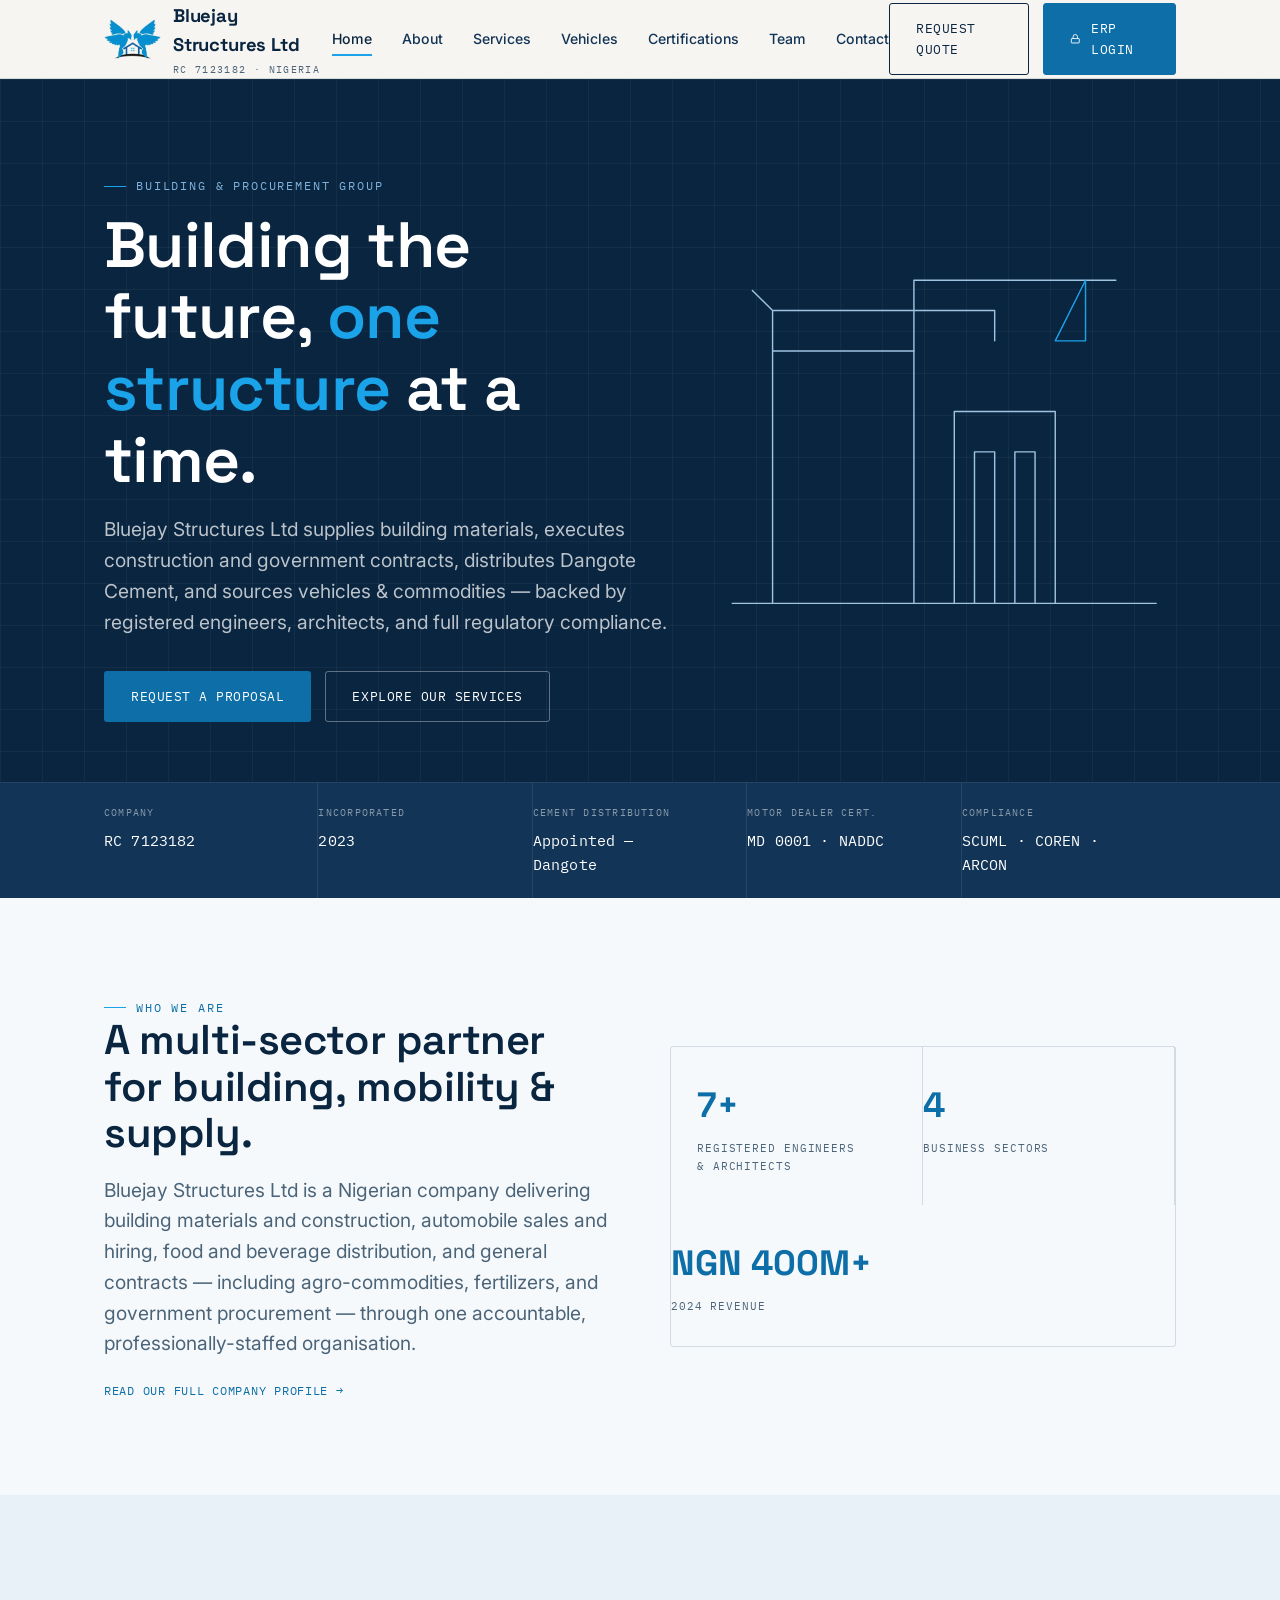
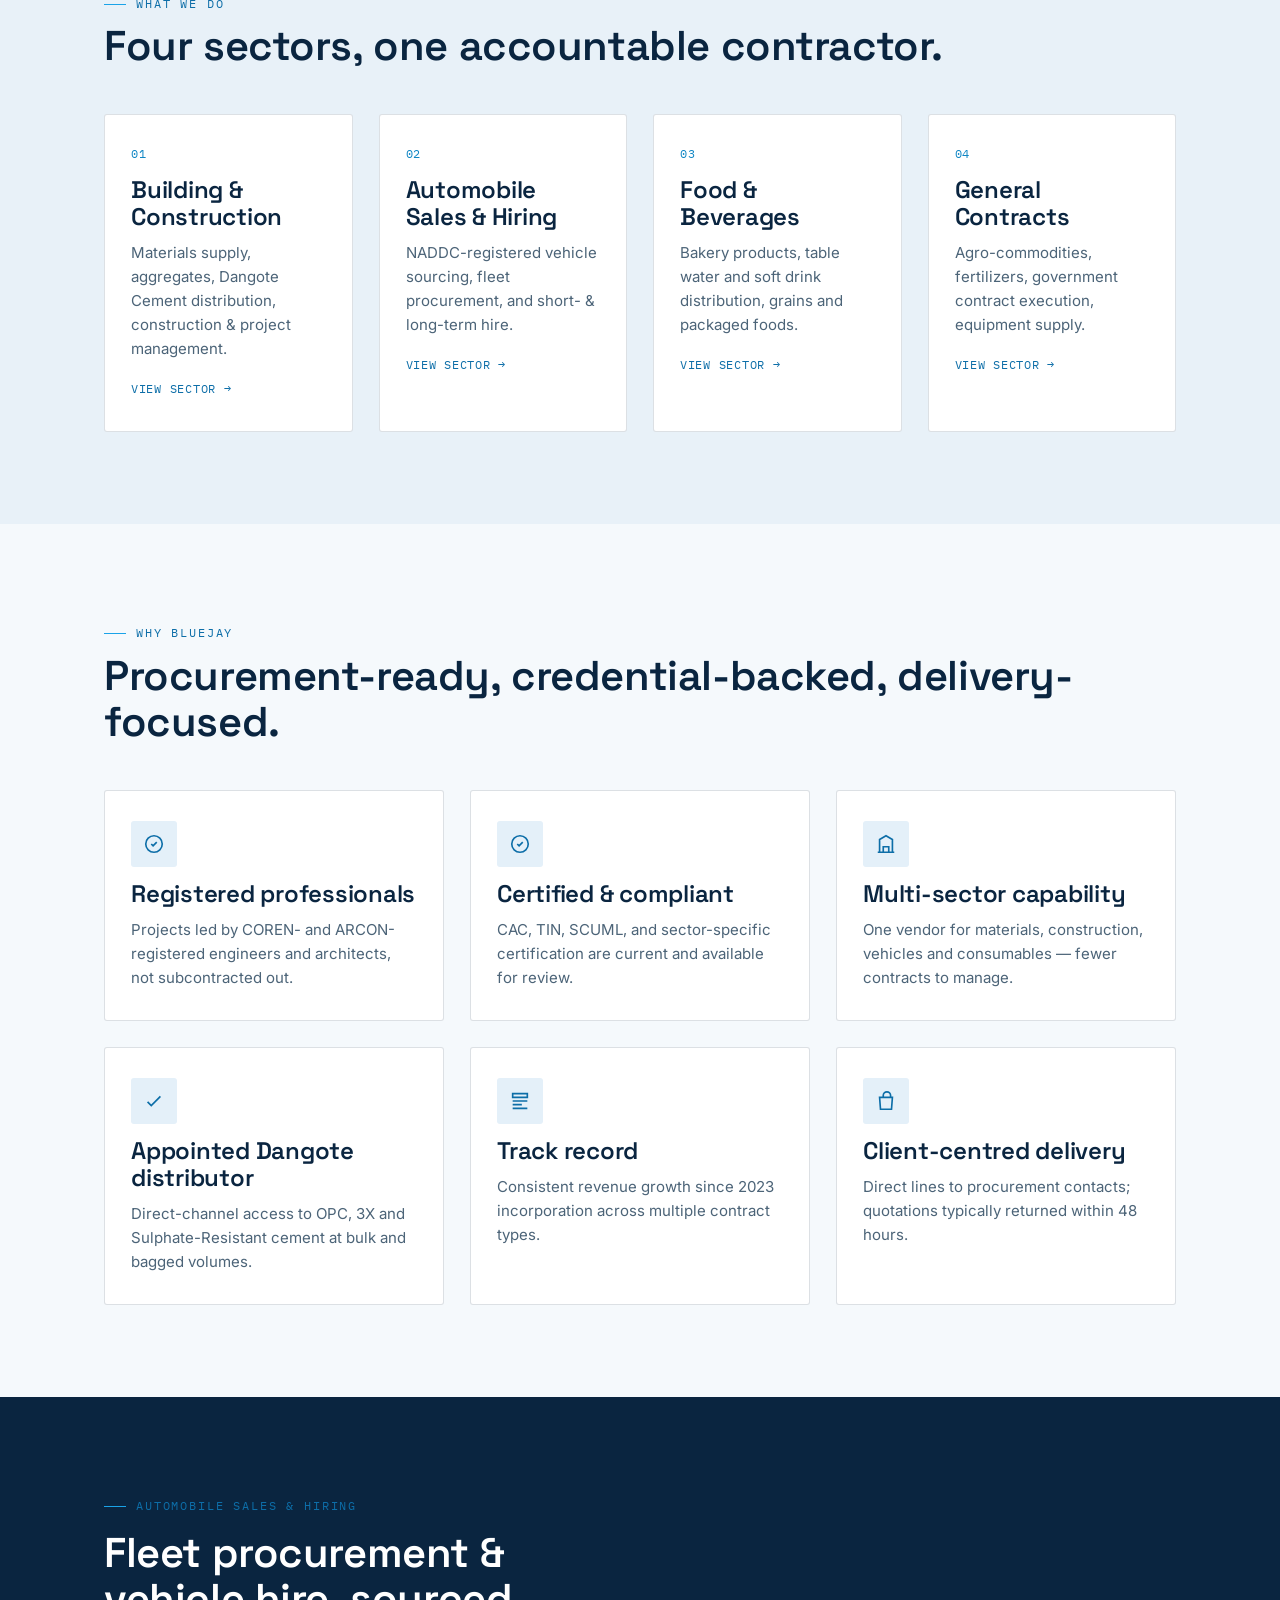
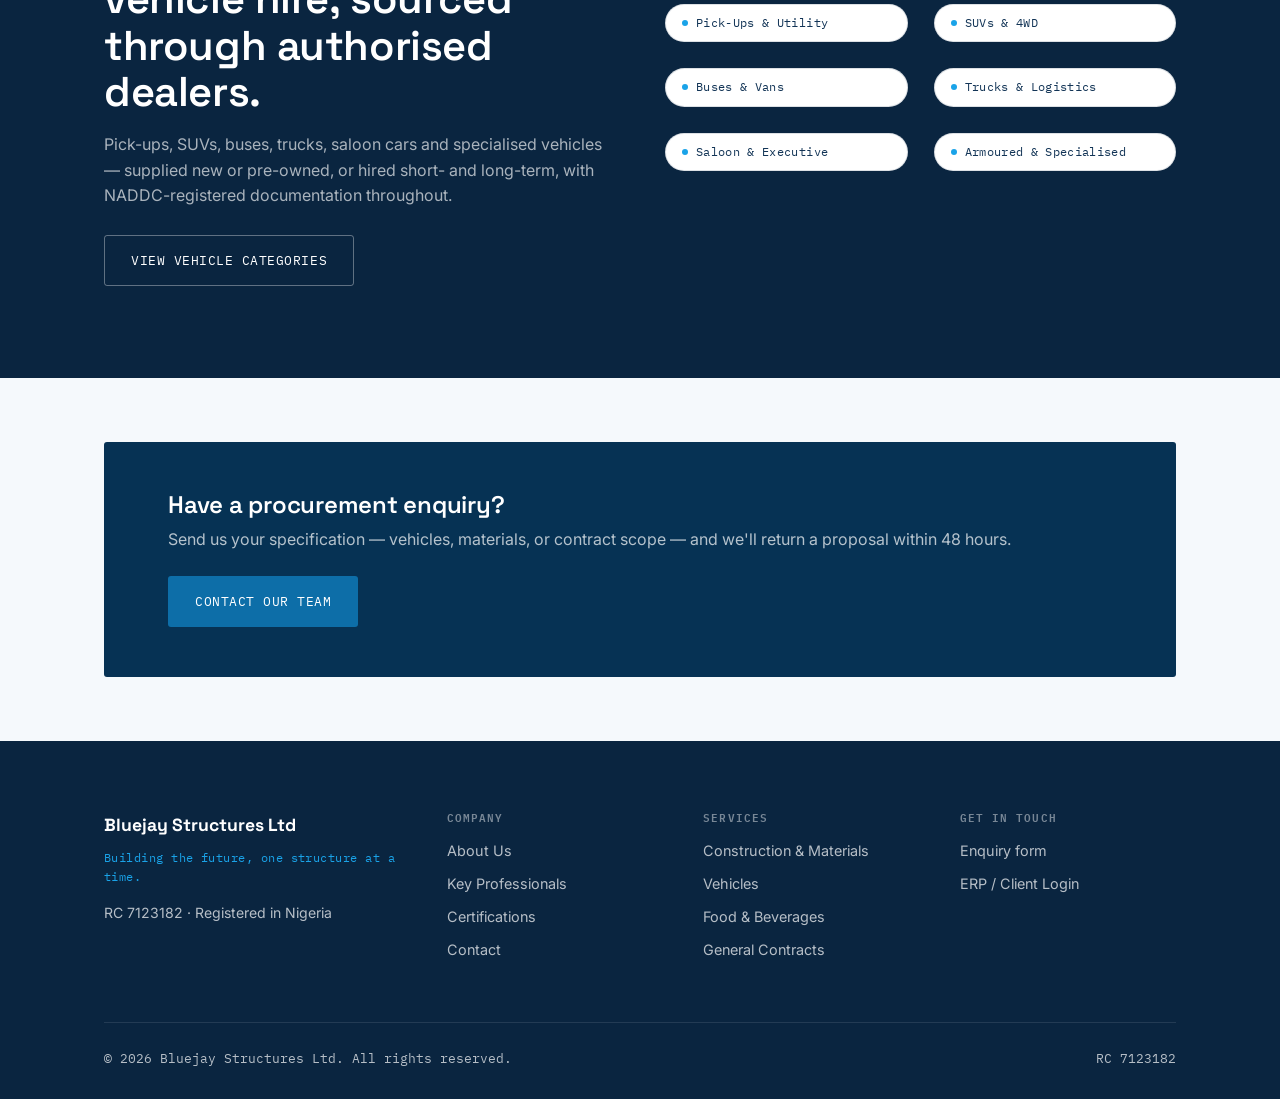
==== index.html @ 9d96cb8f "Initial Bluejay Structures Ltd website" ====
<!DOCTYPE html>
<html lang="en">
<head>
<meta charset="UTF-8">
<meta name="viewport" content="width=device-width, initial-scale=1.0">
<title>Bluejay Structures Ltd — Construction, Vehicle Supply &amp; Procurement, Nigeria</title>
<meta name="description" content="Bluejay Structures Ltd (RC 7123182) — building materials &amp; construction, Dangote Cement distribution, vehicle sales &amp; hiring, food &amp; beverages, and government procurement contracts across Nigeria.">
<link rel="preconnect" href="https://fonts.googleapis.com">
<link rel="preconnect" href="https://fonts.gstatic.com" crossorigin>
<link href="https://fonts.googleapis.com/css2?family=Space+Grotesk:wght@500;600;700&family=Inter:wght@400;500;600&family=IBM+Plex+Mono:wght@400;500&display=swap" rel="stylesheet">
<link rel="icon" type="image/png" sizes="32x32" href="images/favicon-32.png">
<link rel="icon" type="image/png" sizes="16x16" href="images/favicon-16.png">
<link rel="apple-touch-icon" href="images/apple-touch-icon.png">
<link rel="stylesheet" href="css/style.css">
</head>
<body>
<a class="skip-link" href="#main">Skip to content</a>

<!-- ============ HEADER ============ -->
<header class="site-header">
  <div class="container header-inner">
    <a href="index.html" class="brand">
      <img src="images/logo.png" class="brand-mark" alt="Bluejay Structures Ltd logo">
      <span>Bluejay Structures Ltd<span class="brand-sub">RC 7123182 · Nigeria</span></span>
    </a>
    <nav class="main-nav" id="main-nav">
      <a href="index.html" aria-current="page">Home</a>
      <a href="about.html">About</a>
      <a href="services.html">Services</a>
      <a href="vehicles.html">Vehicles</a>
      <a href="certifications.html">Certifications</a>
      <a href="team.html">Team</a>
      <a href="contact.html">Contact</a>
    </nav>
    <div class="header-actions">
      <a href="contact.html" class="btn btn-outline">Request Quote</a>
      <a href="https://bluejay-2864b.web.app/#/users" target="_blank" rel="noopener" class="btn btn-erp">
        <svg viewBox="0 0 24 24" fill="none" stroke="currentColor" stroke-width="2"><rect x="3" y="11" width="18" height="10" rx="1"/><path d="M7 11V7a5 5 0 0 1 10 0v4"/></svg>
        ERP Login
      </a>
      <button class="nav-toggle" aria-label="Toggle menu" aria-expanded="false" aria-controls="main-nav"><span></span></button>
    </div>
  </div>
</header>

<main id="main">

  <!-- ============ HERO ============ -->
  <section class="hero" style="padding-bottom:0;">
    <div class="blueprint-grid"></div>
    <div class="container hero-inner">
      <div class="hero-copy">
        <span class="eyebrow">Building &amp; Procurement Group</span>
        <h1>Building the future, <span class="accent">one structure</span> at a time.</h1>
        <p class="lede">Bluejay Structures Ltd supplies building materials, executes construction and government contracts, distributes Dangote Cement, and sources vehicles &amp; commodities — backed by registered engineers, architects, and full regulatory compliance.</p>
        <div class="hero-cta">
          <a href="contact.html" class="btn btn-primary">Request a proposal</a>
          <a href="services.html" class="btn btn-ghost-light">Explore our services</a>
        </div>
      </div>
      <div class="hero-art" aria-hidden="true">
        <svg viewBox="0 0 460 380" xmlns="http://www.w3.org/2000/svg">
          <!-- crane -->
          <path class="draw-path" d="M60 350 L60 60 L280 60 L280 90 M60 100 L200 100 L200 350 M60 60 L40 40" />
          <path class="draw-path" d="M200 100 L200 30 L400 30" />
          <path class="draw-path fill-rust" d="M370 30 L370 90 L340 90 Z" />
          <!-- building outline -->
          <path class="draw-path" d="M240 350 L240 160 L340 160 L340 350 M260 350 L260 200 L280 200 L280 350 M300 350 L300 200 L320 200 L320 350" />
          <!-- ground line -->
          <path class="draw-path" d="M20 350 L440 350" />
        </svg>
      </div>
    </div>
  </section>

  <!-- ============ SPEC PLATE / TRUST BAR ============ -->
  <div class="spec-plate">
    <div class="container">
      <div class="spec-item">
        <div class="spec-label">Company</div>
        <div class="spec-value">RC 7123182</div>
      </div>
      <div class="spec-item">
        <div class="spec-label">Incorporated</div>
        <div class="spec-value">2023</div>
      </div>
      <div class="spec-item">
        <div class="spec-label">Cement Distribution</div>
        <div class="spec-value">Appointed — Dangote</div>
      </div>
      <div class="spec-item">
        <div class="spec-label">Motor Dealer Cert.</div>
        <div class="spec-value">MD 0001 · NADDC</div>
      </div>
      <div class="spec-item">
        <div class="spec-label">Compliance</div>
        <div class="spec-value">SCUML · COREN · ARCON</div>
      </div>
    </div>
  </div>

  <!-- ============ ABOUT SNAPSHOT ============ -->
  <section>
    <div class="container">
      <div class="grid grid-2" style="align-items:center; gap:60px;">
        <div class="reveal">
          <span class="eyebrow">Who we are</span>
          <h2>A multi-sector partner for building, mobility &amp; supply.</h2>
          <p class="lede" style="margin-top:18px;">Bluejay Structures Ltd is a Nigerian company delivering building materials and construction, automobile sales and hiring, food and beverage distribution, and general contracts — including agro-commodities, fertilizers, and government procurement — through one accountable, professionally-staffed organisation.</p>
          <a href="about.html" class="card-link" style="margin-top:22px; display:inline-flex;">Read our full company profile →</a>
        </div>
        <div class="reveal">
          <div class="stat-strip" style="border:1px solid var(--line); border-radius:var(--radius);">
            <div class="stat" style="padding-left:26px;">
              <div class="stat-num">7+</div>
              <div class="stat-label">Registered engineers &amp; architects</div>
            </div>
            <div class="stat">
              <div class="stat-num">4</div>
              <div class="stat-label">Business sectors</div>
            </div>
            <div class="stat" style="border-right:none;">
              <div class="stat-num">NGN 400M+</div>
              <div class="stat-label">2024 revenue</div>
            </div>
          </div>
        </div>
      </div>
    </div>
  </section>

  <!-- ============ SERVICES OVERVIEW ============ -->
  <section class="bg-concrete">
    <div class="container">
      <div class="section-head reveal">
        <span class="eyebrow">What we do</span>
        <h2>Four sectors, one accountable contractor.</h2>
      </div>
      <div class="grid grid-4 reveal">
        <a class="card" href="services.html#construction">
          <div class="card-index">01</div>
          <h3>Building &amp; Construction</h3>
          <p>Materials supply, aggregates, Dangote Cement distribution, construction &amp; project management.</p>
          <span class="card-link">View sector →</span>
        </a>
        <a class="card" href="vehicles.html">
          <div class="card-index">02</div>
          <h3>Automobile Sales &amp; Hiring</h3>
          <p>NADDC-registered vehicle sourcing, fleet procurement, and short- &amp; long-term hire.</p>
          <span class="card-link">View sector →</span>
        </a>
        <a class="card" href="services.html#food">
          <div class="card-index">03</div>
          <h3>Food &amp; Beverages</h3>
          <p>Bakery products, table water and soft drink distribution, grains and packaged foods.</p>
          <span class="card-link">View sector →</span>
        </a>
        <a class="card" href="services.html#general">
          <div class="card-index">04</div>
          <h3>General Contracts</h3>
          <p>Agro-commodities, fertilizers, government contract execution, equipment supply.</p>
          <span class="card-link">View sector →</span>
        </a>
      </div>
    </div>
  </section>

  <!-- ============ WHY CHOOSE US ============ -->
  <section>
    <div class="container">
      <div class="section-head reveal">
        <span class="eyebrow">Why Bluejay</span>
        <h2>Procurement-ready, credential-backed, delivery-focused.</h2>
      </div>
      <div class="grid grid-3 reveal">
        <div class="card">
          <div class="icon-badge"><svg viewBox="0 0 24 24" fill="none" stroke="currentColor" stroke-width="1.8"><path d="M9 12l2 2 4-4M21 12a9 9 0 11-18 0 9 9 0 0118 0z"/></svg></div>
          <h3>Registered professionals</h3>
          <p>Projects led by COREN- and ARCON-registered engineers and architects, not subcontracted out.</p>
        </div>
        <div class="card">
          <div class="icon-badge"><svg viewBox="0 0 24 24" fill="none" stroke="currentColor" stroke-width="1.8"><path d="M9 12l2 2 4-4m6 2a9 9 0 11-18 0 9 9 0 0118 0z"/></svg></div>
          <h3>Certified &amp; compliant</h3>
          <p>CAC, TIN, SCUML, and sector-specific certification are current and available for review.</p>
        </div>
        <div class="card">
          <div class="icon-badge"><svg viewBox="0 0 24 24" fill="none" stroke="currentColor" stroke-width="1.8"><path d="M3 21h18M5 21V7l7-4 7 4v14M9 21v-6h6v6"/></svg></div>
          <h3>Multi-sector capability</h3>
          <p>One vendor for materials, construction, vehicles and consumables — fewer contracts to manage.</p>
        </div>
        <div class="card">
          <div class="icon-badge"><svg viewBox="0 0 24 24" fill="none" stroke="currentColor" stroke-width="1.8"><path d="M5 13l4 4L19 7"/></svg></div>
          <h3>Appointed Dangote distributor</h3>
          <p>Direct-channel access to OPC, 3X and Sulphate-Resistant cement at bulk and bagged volumes.</p>
        </div>
        <div class="card">
          <div class="icon-badge"><svg viewBox="0 0 24 24" fill="none" stroke="currentColor" stroke-width="1.8"><path d="M4 4h16v4H4zM4 12h16M4 16h10M4 20h16"/></svg></div>
          <h3>Track record</h3>
          <p>Consistent revenue growth since 2023 incorporation across multiple contract types.</p>
        </div>
        <div class="card">
          <div class="icon-badge"><svg viewBox="0 0 24 24" fill="none" stroke="currentColor" stroke-width="1.8"><path d="M17 8V6a4 4 0 00-8 0v2M5 8h14l-1 13H6L5 8z"/></svg></div>
          <h3>Client-centred delivery</h3>
          <p>Direct lines to procurement contacts; quotations typically returned within 48 hours.</p>
        </div>
      </div>
    </div>
  </section>

  <!-- ============ VEHICLE TEASER ============ -->
  <section class="bg-ink">
    <div class="container">
      <div class="grid grid-2" style="align-items:center; gap:50px;">
        <div class="reveal">
          <span class="eyebrow">Automobile sales &amp; hiring</span>
          <h2 style="color:var(--white); margin-top:14px;">Fleet procurement &amp; vehicle hire, sourced through authorised dealers.</h2>
          <p class="steel-text" style="margin-top:16px;">Pick-ups, SUVs, buses, trucks, saloon cars and specialised vehicles — supplied new or pre-owned, or hired short- and long-term, with NADDC-registered documentation throughout.</p>
          <a href="vehicles.html" class="btn btn-ghost-light" style="margin-top:26px;">View vehicle categories</a>
        </div>
        <div class="grid grid-2 reveal">
          <div class="badge" style="width:100%;"><span class="dot"></span>Pick-Ups &amp; Utility</div>
          <div class="badge" style="width:100%;"><span class="dot"></span>SUVs &amp; 4WD</div>
          <div class="badge" style="width:100%;"><span class="dot"></span>Buses &amp; Vans</div>
          <div class="badge" style="width:100%;"><span class="dot"></span>Trucks &amp; Logistics</div>
          <div class="badge" style="width:100%;"><span class="dot"></span>Saloon &amp; Executive</div>
          <div class="badge" style="width:100%;"><span class="dot"></span>Armoured &amp; Specialised</div>
        </div>
      </div>
    </div>
  </section>

  <!-- ============ CTA BANNER ============ -->
  <section class="section-tight">
    <div class="container">
      <div class="cta-banner reveal">
        <div>
          <h3>Have a procurement enquiry?</h3>
          <p>Send us your specification — vehicles, materials, or contract scope — and we'll return a proposal within 48 hours.</p>
        </div>
        <a href="contact.html" class="btn btn-primary">Contact our team</a>
      </div>
    </div>
  </section>

</main>

<!-- ============ FOOTER ============ -->
<footer class="site-footer">
  <div class="container">
    <div class="footer-grid">
      <div>
        <div class="footer-brand">Bluejay Structures Ltd</div>
        <div class="footer-tagline">Building the future, one structure at a time.</div>
        <p style="margin-top:16px; font-size:0.88rem;">RC 7123182 · Registered in Nigeria</p>
      </div>
      <div class="footer-col">
        <h4>Company</h4>
        <ul>
          <li><a href="about.html">About Us</a></li>
          <li><a href="team.html">Key Professionals</a></li>
          <li><a href="certifications.html">Certifications</a></li>
          <li><a href="contact.html">Contact</a></li>
        </ul>
      </div>
      <div class="footer-col">
        <h4>Services</h4>
        <ul>
          <li><a href="services.html#construction">Construction &amp; Materials</a></li>
          <li><a href="vehicles.html">Vehicles</a></li>
          <li><a href="services.html#food">Food &amp; Beverages</a></li>
          <li><a href="services.html#general">General Contracts</a></li>
        </ul>
      </div>
      <div class="footer-col">
        <h4>Get in touch</h4>
        <ul>
          <li><a href="contact.html">Enquiry form</a></li>
          <li><a href="https://bluejay-2864b.web.app/#/users" target="_blank" rel="noopener">ERP / Client Login</a></li>
        </ul>
      </div>
    </div>
    <div class="footer-bottom">
      <span>© 2026 Bluejay Structures Ltd. All rights reserved.</span>
      <span>RC 7123182</span>
    </div>
  </div>
</footer>

<script src="js/main.js"></script>
</body>
</html>
---- css/style.css ----
/* ==========================================================================
   BLUEJAY STRUCTURES LTD — Design System
   Concept: "Blueprint & Spec Plate" — engineering-drafting grid meets the
   engraved metal nameplate you'd find on machinery/vehicles. Ties the visual
   language directly to what the company does: build, supply materials,
   supply/hire vehicles, hold regulatory certification.
   ========================================================================== */

:root {
  /* Color */
  --ink: #0a2540;              /* brand dark navy - primary text/bg */
  --ink-soft: #123456;
  --concrete: #e8f1f8;         /* light blue-tinted grey - section bg */
  --concrete-light: #f5f9fc;   /* near-white blue-tinted - page bg */
  --blueprint: #0d6ea8;        /* brand blue - primary accent / buttons */
  --blueprint-dark: #063254;
  --blueprint-tint: #e4f0f9;
  --rust: #1aa3e8;             /* brand light blue - secondary accent, was rust */
  --rust-dark: #0f86c4;
  --steel: #4c6478;            /* muted blue-grey - secondary text */
  --white: #ffffff;
  --line: rgba(10, 37, 64, 0.14);
  --line-soft: rgba(10, 37, 64, 0.08);

  /* Type */
  --font-display: "Space Grotesk", "Arial Narrow", sans-serif;
  --font-body: "Inter", -apple-system, BlinkMacSystemFont, sans-serif;
  --font-mono: "IBM Plex Mono", "Courier New", monospace;

  /* Layout */
  --max: 1200px;
  --gutter: clamp(20px, 5vw, 64px);
  --radius: 3px;
}

* { box-sizing: border-box; margin: 0; padding: 0; }

html { scroll-behavior: smooth; }

@media (prefers-reduced-motion: reduce) {
  html { scroll-behavior: auto; }
  *, *::before, *::after { animation-duration: 0.001ms !important; animation-iteration-count: 1 !important; transition-duration: 0.001ms !important; }
}

body {
  font-family: var(--font-body);
  color: var(--ink);
  background: var(--concrete-light);
  line-height: 1.6;
  font-size: 16px;
  -webkit-font-smoothing: antialiased;
}

img { max-width: 100%; display: block; }
a { color: inherit; text-decoration: none; }
ul { list-style: none; }

.container {
  max-width: var(--max);
  margin: 0 auto;
  padding-left: var(--gutter);
  padding-right: var(--gutter);
}

/* ---------- Typography ---------- */
h1, h2, h3, h4 {
  font-family: var(--font-display);
  font-weight: 600;
  letter-spacing: -0.01em;
  line-height: 1.12;
  color: var(--ink);
}

h1 { font-size: clamp(2.4rem, 5vw, 4.2rem); }
h2 { font-size: clamp(1.8rem, 3.4vw, 2.6rem); }
h3 { font-size: clamp(1.2rem, 2vw, 1.5rem); }

.eyebrow {
  font-family: var(--font-mono);
  font-size: 0.72rem;
  letter-spacing: 0.16em;
  text-transform: uppercase;
  color: var(--blueprint);
  display: inline-flex;
  align-items: center;
  gap: 10px;
}
.eyebrow::before {
  content: "";
  width: 22px;
  height: 1px;
  background: var(--rust);
}

.lede {
  font-size: clamp(1.02rem, 1.6vw, 1.2rem);
  color: var(--steel);
  max-width: 60ch;
}

.section-head { margin-bottom: 44px; }
.section-head h2 { margin-top: 10px; }

/* ---------- Buttons ---------- */
.btn {
  display: inline-flex;
  align-items: center;
  gap: 10px;
  font-family: var(--font-mono);
  font-size: 0.82rem;
  letter-spacing: 0.04em;
  text-transform: uppercase;
  padding: 14px 26px;
  border-radius: var(--radius);
  border: 1px solid transparent;
  cursor: pointer;
  transition: transform 0.15s ease, background 0.15s ease, border-color 0.15s ease, color .15s ease;
}
.btn:focus-visible { outline: 2px solid var(--blueprint); outline-offset: 3px; }

.btn-primary {
  background: var(--blueprint);
  color: var(--white);
}
.btn-primary:hover { background: var(--blueprint-dark); transform: translateY(-1px); }

.btn-outline {
  background: transparent;
  border-color: var(--ink);
  color: var(--ink);
}
.btn-outline:hover { background: var(--ink); color: var(--white); }

.btn-ghost-light {
  background: transparent;
  border-color: rgba(255,255,255,0.35);
  color: var(--white);
}
.btn-ghost-light:hover { background: rgba(255,255,255,0.12); border-color: var(--white); }

.btn-erp {
  background: var(--blueprint);
  color: var(--white);
  border-color: var(--blueprint);
}
.btn-erp:hover { background: var(--blueprint-dark); border-color: var(--blueprint-dark); }

.btn-erp svg { width: 14px; height: 14px; }

/* ---------- Header ---------- */
.site-header {
  position: sticky;
  top: 0;
  z-index: 100;
  background: rgba(247, 245, 241, 0.97);
  border-bottom: 1px solid var(--line);
}

.header-inner {
  display: flex;
  align-items: center;
  justify-content: space-between;
  height: 78px;
}

.brand {
  display: flex;
  align-items: center;
  gap: 12px;
  font-family: var(--font-display);
  font-weight: 700;
  font-size: 1.15rem;
  letter-spacing: -0.01em;
}
.brand-mark {
  height: 40px;
  width: auto;
  flex-shrink: 0;
  display: block;
}
.brand-sub {
  display: block;
  font-family: var(--font-mono);
  font-size: 0.6rem;
  letter-spacing: 0.14em;
  color: var(--steel);
  font-weight: 400;
  text-transform: uppercase;
  margin-top: 2px;
}

.main-nav {
  display: flex;
  align-items: center;
  gap: 30px;
}
.main-nav a {
  font-size: 0.88rem;
  font-weight: 500;
  color: var(--ink-soft);
  position: relative;
  padding: 6px 0;
}
.main-nav a::after {
  content: "";
  position: absolute;
  left: 0; bottom: 0;
  width: 0;
  height: 2px;
  background: var(--rust);
  transition: width 0.2s ease;
}
.main-nav a:hover::after,
.main-nav a[aria-current="page"]::after { width: 100%; }
.main-nav a[aria-current="page"] { color: var(--ink); }

.header-actions { display: flex; align-items: center; gap: 14px; }

.nav-toggle {
  display: none;
  background: none;
  border: 1px solid var(--line);
  border-radius: var(--radius);
  width: 42px; height: 42px;
  align-items: center;
  justify-content: center;
  cursor: pointer;
}
.nav-toggle span, .nav-toggle span::before, .nav-toggle span::after {
  content: "";
  display: block;
  width: 18px; height: 2px;
  background: var(--ink);
  position: relative;
  transition: 0.2s;
}
.nav-toggle span::before { position: absolute; top: -6px; }
.nav-toggle span::after { position: absolute; top: 6px; }

@media (max-width: 900px) {
  .main-nav {
    position: fixed;
    top: 78px;
    left: 0;
    right: 0;
    bottom: 0;
    background: var(--concrete-light);
    flex-direction: column;
    align-items: flex-start;
    padding: 30px var(--gutter);
    gap: 22px;
    transform: translateX(100%);
    transition: transform 0.25s ease;
    overflow-y: auto;
  }
  .main-nav.open { transform: translateX(0); }
  .main-nav a { font-size: 1.1rem; }
  .nav-toggle { display: flex; }
  .header-actions .btn-outline { display: none; }
}

@media (max-width: 430px) {
  .header-inner { height: auto; min-height: 64px; padding: 10px 0; }
  .brand { font-size: 0.92rem; gap: 9px; }
  .brand-mark { height: 32px; width: auto; }
  .brand-sub { display: none; }
  .btn-erp span, .btn-erp { font-size: 0.68rem; padding: 9px 12px; }
  .main-nav { top: 64px; }
}

/* ---------- Hero ---------- */
.hero {
  position: relative;
  background: var(--ink);
  color: var(--white);
  overflow: hidden;
  padding: 90px 0 0;
}
.blueprint-grid {
  position: absolute;
  inset: 0;
  background-image:
    linear-gradient(rgba(255,255,255,0.045) 1px, transparent 1px),
    linear-gradient(90deg, rgba(255,255,255,0.045) 1px, transparent 1px);
  background-size: 42px 42px;
  pointer-events: none;
}
.hero-inner {
  position: relative;
  display: grid;
  grid-template-columns: 1.1fr 0.9fr;
  gap: 40px;
  align-items: center;
  padding-bottom: 60px;
}
@media (max-width: 900px) {
  .hero-inner { grid-template-columns: 1fr; }
}

.hero-copy .eyebrow { color: #7fb2dd; }
.hero-copy .eyebrow::before { background: var(--rust); }
.hero h1 { color: var(--white); margin-top: 14px; }
.hero h1 .accent { color: var(--rust); }
.hero-copy .lede { color: rgba(255,255,255,0.72); margin-top: 18px; }
.hero-cta { display: flex; gap: 14px; margin-top: 34px; flex-wrap: wrap; }

.hero-art { position: relative; }
.hero-art svg { width: 100%; height: auto; }
.draw-path {
  fill: none;
  stroke: #9fc4e2;
  stroke-width: 1.4;
  stroke-linecap: round;
  stroke-linejoin: round;
  stroke-dasharray: 2400;
  stroke-dashoffset: 2400;
  animation: draw 3.2s ease forwards 0.3s;
}
.draw-path.fill-rust { stroke: var(--rust); }
@keyframes draw { to { stroke-dashoffset: 0; } }

/* Spec-plate trust bar */
.spec-plate {
  position: relative;
  background: var(--ink-soft);
  border-top: 1px solid rgba(255,255,255,0.08);
}
.spec-plate .container {
  display: flex;
  flex-wrap: wrap;
  gap: 0;
  padding-top: 0;
  padding-bottom: 0;
}
.spec-item {
  flex: 1 1 160px;
  padding: 22px var(--gutter) 22px 0;
  border-right: 1px solid rgba(255,255,255,0.09);
}
.spec-item:last-child { border-right: none; }
.spec-label {
  font-family: var(--font-mono);
  font-size: 0.64rem;
  letter-spacing: 0.12em;
  text-transform: uppercase;
  color: rgba(255,255,255,0.5);
}
.spec-value {
  font-family: var(--font-mono);
  font-size: 0.95rem;
  color: var(--white);
  margin-top: 6px;
  letter-spacing: 0.01em;
}

/* ---------- Section shells ---------- */
section { padding: 92px 0; }
.section-tight { padding: 64px 0; }
.bg-concrete { background: var(--concrete); }
.bg-ink { background: var(--ink); color: var(--white); }
.bg-ink .steel-text { color: rgba(255,255,255,0.65); }
.bg-blueprint { background: var(--blueprint-dark); color: var(--white); }

.divider {
  height: 1px;
  background: var(--line);
  border: none;
}

/* ---------- Cards / grids ---------- */
.grid { display: grid; gap: 26px; }
.grid-4 { grid-template-columns: repeat(4, 1fr); }
.grid-3 { grid-template-columns: repeat(3, 1fr); }
.grid-2 { grid-template-columns: repeat(2, 1fr); }
@media (max-width: 900px) { .grid-4, .grid-3 { grid-template-columns: repeat(2, 1fr); } }
@media (max-width: 600px) { .grid-4, .grid-3, .grid-2 { grid-template-columns: 1fr; } }

.card {
  background: var(--white);
  border: 1px solid var(--line);
  border-radius: var(--radius);
  padding: 30px 26px;
  transition: transform 0.18s ease, box-shadow 0.18s ease, border-color 0.18s ease;
}
.card:hover {
  transform: translateY(-3px);
  box-shadow: 0 14px 30px -18px rgba(22,27,34,0.35);
  border-color: var(--blueprint);
}
.card-index {
  font-family: var(--font-mono);
  font-size: 0.72rem;
  color: var(--rust-dark);
  letter-spacing: 0.08em;
}
.card h3 { margin-top: 14px; }
.card p { color: var(--steel); margin-top: 10px; font-size: 0.94rem; }
.card-link {
  margin-top: 18px;
  font-family: var(--font-mono);
  font-size: 0.76rem;
  letter-spacing: 0.06em;
  text-transform: uppercase;
  color: var(--blueprint);
  display: inline-flex;
  align-items: center;
  gap: 6px;
}
.card:hover .card-link { text-decoration: underline; }

.icon-badge {
  width: 46px; height: 46px;
  border-radius: var(--radius);
  background: var(--blueprint-tint);
  color: var(--blueprint);
  display: flex; align-items: center; justify-content: center;
}
.icon-badge svg { width: 22px; height: 22px; }

/* Stat strip */
.stat-strip { display: flex; flex-wrap: wrap; gap: 0; border-top: 1px solid var(--line); border-bottom: 1px solid var(--line); }
.stat { flex: 1 1 200px; padding: 30px var(--gutter) 30px 0; border-right: 1px solid var(--line); }
.stat:last-child { border-right: none; }
.stat-num { font-family: var(--font-display); font-size: 2.2rem; font-weight: 700; color: var(--blueprint); }
.stat-label { font-family: var(--font-mono); font-size: 0.7rem; text-transform: uppercase; letter-spacing: 0.08em; color: var(--steel); margin-top: 6px; }
@media (max-width: 700px) { .stat { border-right: none; border-bottom: 1px solid var(--line); } }

/* Badge strip (credentials) */
.badge-row { display: flex; flex-wrap: wrap; gap: 14px; margin-top: 30px; }
.badge {
  font-family: var(--font-mono);
  font-size: 0.72rem;
  letter-spacing: 0.03em;
  border: 1px solid var(--line);
  border-radius: 999px;
  padding: 9px 16px;
  display: inline-flex;
  align-items: center;
  gap: 8px;
  color: var(--ink-soft);
  background: var(--white);
}
.badge .dot { width: 6px; height: 6px; border-radius: 50%; background: var(--rust); }

/* Tables */
.data-table { width: 100%; border-collapse: collapse; font-size: 0.94rem; }
.data-table th, .data-table td {
  text-align: left;
  padding: 16px 18px;
  border-bottom: 1px solid var(--line);
  vertical-align: top;
}
.data-table th {
  font-family: var(--font-mono);
  font-size: 0.68rem;
  text-transform: uppercase;
  letter-spacing: 0.08em;
  color: var(--steel);
  background: var(--concrete);
}
.data-table tr:last-child td { border-bottom: none; }

/* Process timeline */
.process-list { border-top: 1px solid var(--line); }
.process-step {
  display: grid;
  grid-template-columns: 90px 1fr;
  gap: 20px;
  padding: 26px 0;
  border-bottom: 1px solid var(--line);
}
.process-step .step-num {
  font-family: var(--font-mono);
  font-size: 0.85rem;
  color: var(--rust-dark);
  padding-top: 4px;
}
.process-step h4 { font-size: 1.05rem; }
.process-step p { color: var(--steel); margin-top: 6px; font-size: 0.92rem; }

/* Team */
.team-card { text-align: left; }
.team-photo {
  width: 100%;
  aspect-ratio: 4/5;
  background: var(--blueprint-tint);
  border-radius: var(--radius);
  display: flex;
  align-items: center;
  justify-content: center;
  color: var(--blueprint);
  font-family: var(--font-display);
  font-weight: 700;
  font-size: 1.6rem;
  margin-bottom: 16px;
}
.team-card h3 { font-size: 1.05rem; }
.team-role { font-family: var(--font-mono); font-size: 0.72rem; color: var(--rust-dark); text-transform: uppercase; letter-spacing: 0.06em; margin-top: 4px; }
.team-qual { color: var(--steel); font-size: 0.88rem; margin-top: 8px; }

/* Certification gallery */
.cert-card {
  background: var(--ink-soft);
  color: var(--white);
  border-radius: var(--radius);
  padding: 26px;
  position: relative;
  overflow: hidden;
}
.cert-card::before {
  content: "";
  position: absolute;
  top: 0; left: 0; right: 0;
  height: 4px;
  background: var(--rust);
}
.cert-card .eyebrow { color: #7fb2dd; }
.cert-card h3 { color: var(--white); margin-top: 10px; font-size: 1rem; }
.cert-card p { color: rgba(255,255,255,0.6); font-size: 0.86rem; margin-top: 8px; }

/* Forms */
.form-panel {
  background: var(--white);
  border: 1px solid var(--line);
  border-radius: var(--radius);
  padding: 36px;
}
.form-row { display: grid; grid-template-columns: 1fr 1fr; gap: 18px; }
@media (max-width: 600px) { .form-row { grid-template-columns: 1fr; } }
.field { margin-bottom: 18px; }
.field label {
  display: block;
  font-family: var(--font-mono);
  font-size: 0.7rem;
  text-transform: uppercase;
  letter-spacing: 0.06em;
  color: var(--steel);
  margin-bottom: 8px;
}
.field input, .field select, .field textarea {
  width: 100%;
  border: 1px solid var(--line);
  border-radius: var(--radius);
  padding: 12px 14px;
  font-family: var(--font-body);
  font-size: 0.95rem;
  background: var(--concrete-light);
  color: var(--ink);
}
.field input:focus, .field select:focus, .field textarea:focus {
  outline: 2px solid var(--blueprint);
  outline-offset: 1px;
  background: var(--white);
}
.field textarea { resize: vertical; min-height: 110px; }
.form-note { font-size: 0.82rem; color: var(--steel); margin-top: 14px; }
.form-success {
  display: none;
  background: var(--blueprint-tint);
  border: 1px solid var(--blueprint);
  color: var(--blueprint-dark);
  padding: 14px 16px;
  border-radius: var(--radius);
  font-size: 0.9rem;
  margin-top: 18px;
}
.form-success.show { display: block; }

/* CTA banner */
.cta-banner {
  background: var(--blueprint-dark);
  color: var(--white);
  border-radius: var(--radius);
  padding: 50px var(--gutter);
  display: flex;
  align-items: center;
  justify-content: space-between;
  gap: 24px;
  flex-wrap: wrap;
}
.cta-banner h3 { color: var(--white); font-size: 1.5rem; }
.cta-banner p { color: rgba(255,255,255,0.7); margin-top: 8px; }

/* Footer */
.site-footer { background: var(--ink); color: rgba(255,255,255,0.7); padding: 70px 0 30px; }
.footer-grid { display: grid; grid-template-columns: 1.4fr 1fr 1fr 1fr; gap: 40px; padding-bottom: 50px; border-bottom: 1px solid rgba(255,255,255,0.1); }
@media (max-width: 800px) { .footer-grid { grid-template-columns: 1fr 1fr; } }
@media (max-width: 500px) { .footer-grid { grid-template-columns: 1fr; } }
.footer-brand { font-family: var(--font-display); font-weight: 700; color: var(--white); font-size: 1.1rem; }
.footer-tagline { font-family: var(--font-mono); font-size: 0.72rem; color: var(--rust); margin-top: 10px; letter-spacing: 0.04em; }
.footer-col h4 { font-family: var(--font-mono); font-size: 0.68rem; text-transform: uppercase; letter-spacing: 0.1em; color: rgba(255,255,255,0.45); margin-bottom: 16px; }
.footer-col ul li { margin-bottom: 10px; font-size: 0.9rem; }
.footer-col ul li a:hover { color: var(--white); }
.footer-bottom { display: flex; justify-content: space-between; flex-wrap: wrap; gap: 12px; padding-top: 26px; font-size: 0.8rem; font-family: var(--font-mono); }

/* Reveal on scroll */
.reveal { opacity: 0; transform: translateY(18px); transition: opacity 0.6s ease, transform 0.6s ease; }
.reveal.in { opacity: 1; transform: translateY(0); }

/* Breadcrumb / page header for interior pages */
.page-header { background: var(--ink); color: var(--white); padding: 64px 0 48px; position: relative; overflow: hidden; }
.page-header .eyebrow { color: #7fb2dd; }
.page-header h1 { color: var(--white); margin-top: 12px; font-size: clamp(2rem, 4vw, 2.8rem); }
.page-header p { color: rgba(255,255,255,0.68); margin-top: 14px; max-width: 62ch; }

/* Tabs (services page) */
.tab-list { display: flex; gap: 6px; flex-wrap: wrap; border-bottom: 1px solid var(--line); margin-bottom: 40px; }
.tab-btn {
  font-family: var(--font-mono);
  font-size: 0.78rem;
  text-transform: uppercase;
  letter-spacing: 0.05em;
  padding: 14px 18px;
  border: none;
  background: none;
  color: var(--steel);
  cursor: pointer;
  border-bottom: 2px solid transparent;
  margin-bottom: -1px;
}
.tab-btn.active { color: var(--ink); border-color: var(--rust-dark); }
.tab-panel { display: none; }
.tab-panel.active { display: block; }

.sub-service { display: grid; grid-template-columns: 220px 1fr; gap: 30px; padding: 24px 0; border-bottom: 1px solid var(--line); }
.sub-service h4 { font-family: var(--font-mono); font-size: 0.85rem; letter-spacing: 0.02em; color: var(--rust-dark); text-transform: uppercase; }
@media (max-width: 700px) { .sub-service { grid-template-columns: 1fr; gap: 10px; } }

.tag-list { display: flex; flex-wrap: wrap; gap: 8px; margin-top: 10px; }
.tag-list span {
  font-size: 0.82rem;
  background: var(--concrete);
  border: 1px solid var(--line);
  padding: 5px 12px;
  border-radius: 999px;
  color: var(--ink-soft);
}

/* Category / feature icon (vehicles, service cards) */
.cat-icon { width: 38px; height: 38px; margin-bottom: 16px; }

/* Full-width button */
.btn-block { width: 100%; justify-content: center; }

/* Contact info list (contact page, vehicle enquiry aside) */
.contact-list li {
  display: flex; gap: 16px; padding: 16px 0; border-bottom: 1px solid var(--line);
}
.contact-list li:last-child { border-bottom: none; }
.contact-list .k {
  font-family: var(--font-mono); font-size: 0.68rem; letter-spacing: 0.08em; text-transform: uppercase;
  color: var(--steel); width: 90px; flex-shrink: 0; padding-top: 2px;
}
.contact-list .v { font-size: 0.95rem; }
.contact-list .v a:hover { color: var(--blueprint); }

/* Utility */
.mt-0 { margin-top: 0 !important; }
.center { text-align: center; margin-left: auto; margin-right: auto; }
.skip-link {
  position: absolute; left: -9999px; top: 0; background: var(--ink); color: var(--white);
  padding: 10px 16px; z-index: 200;
}
.skip-link:focus { left: 10px; top: 10px; }
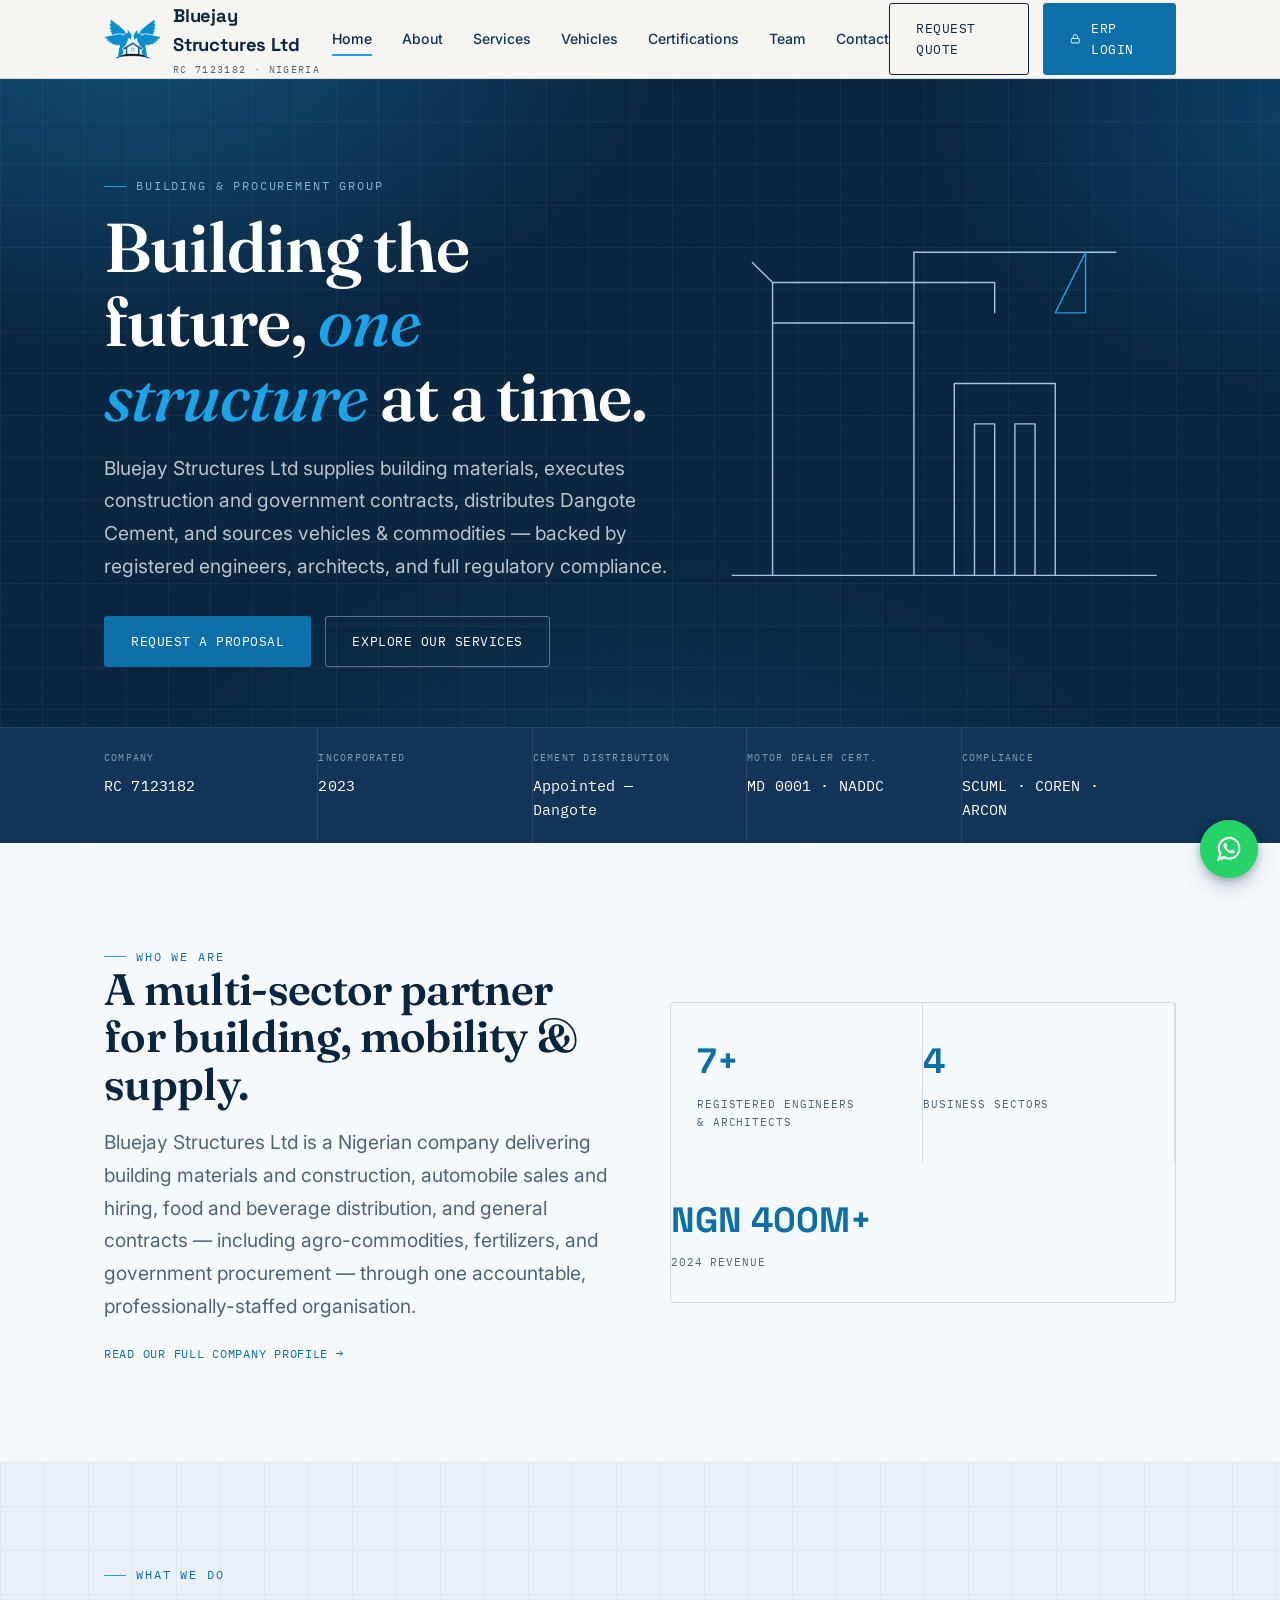
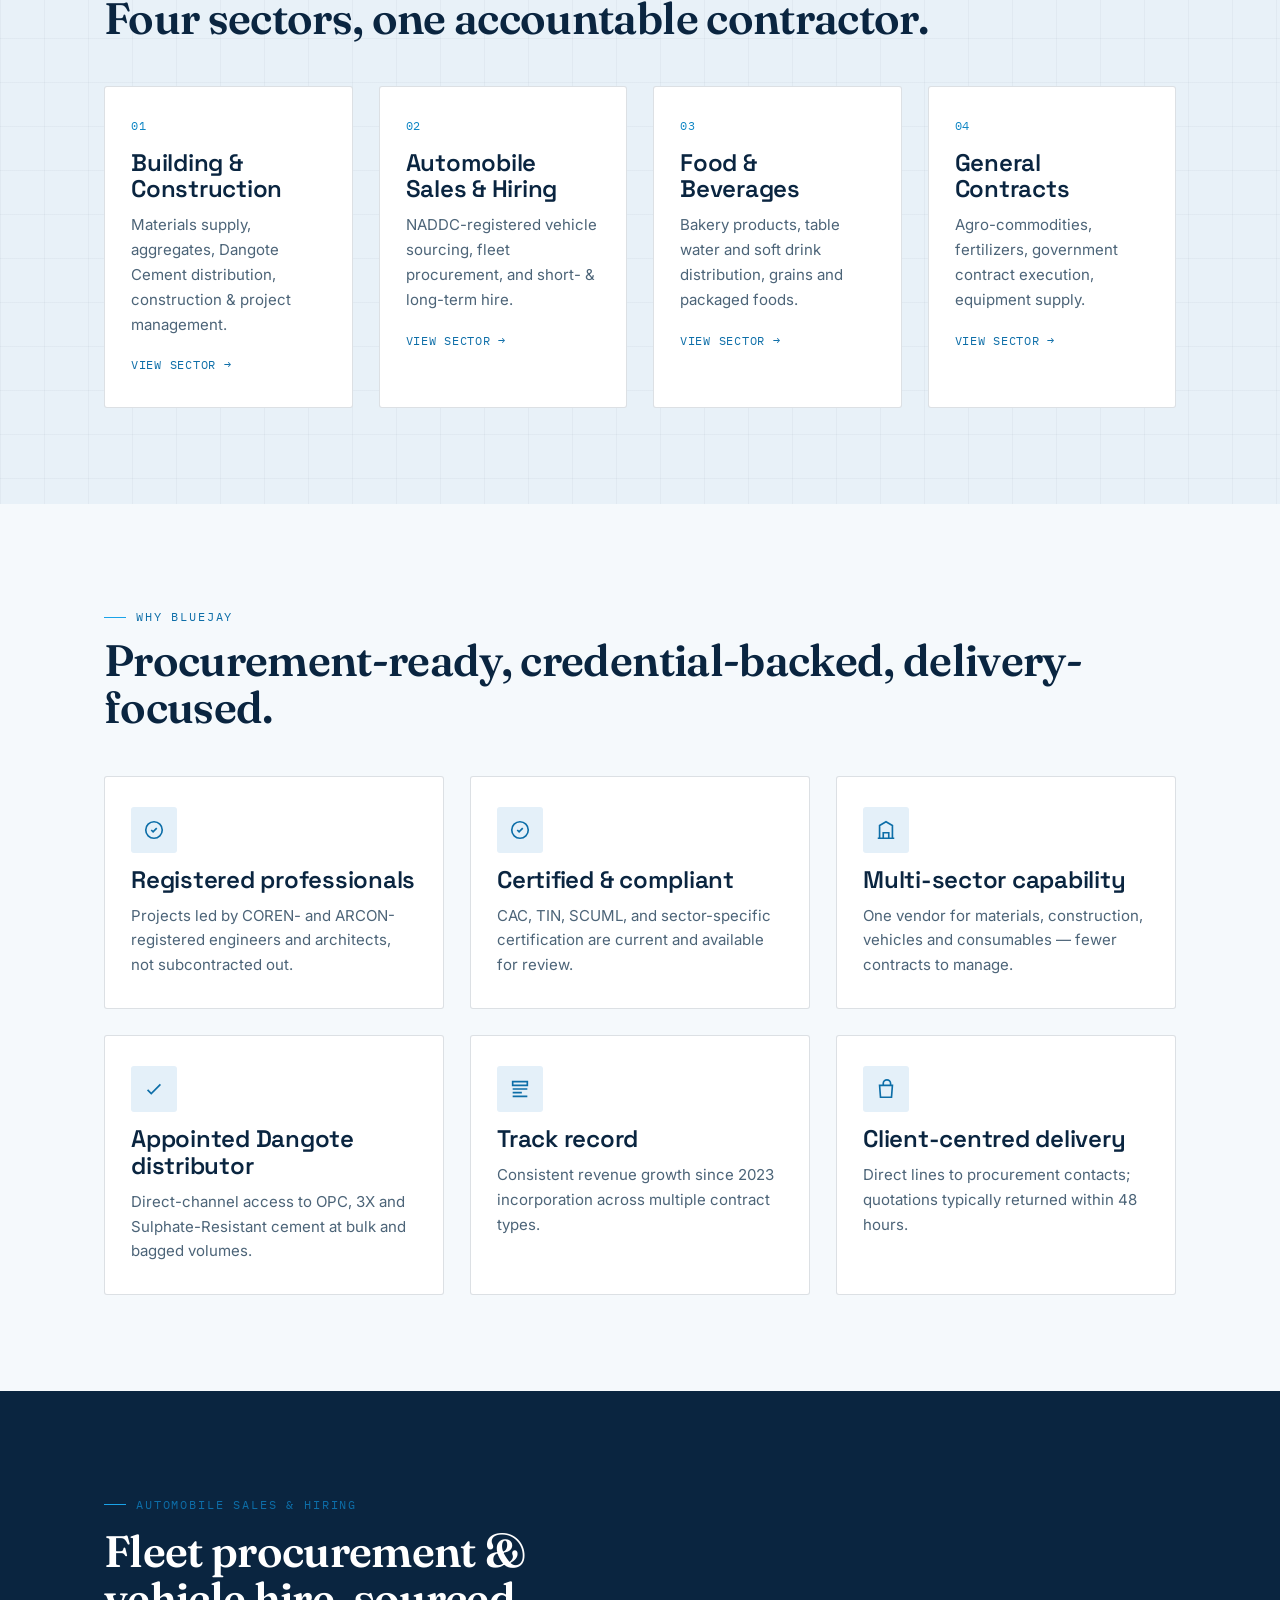
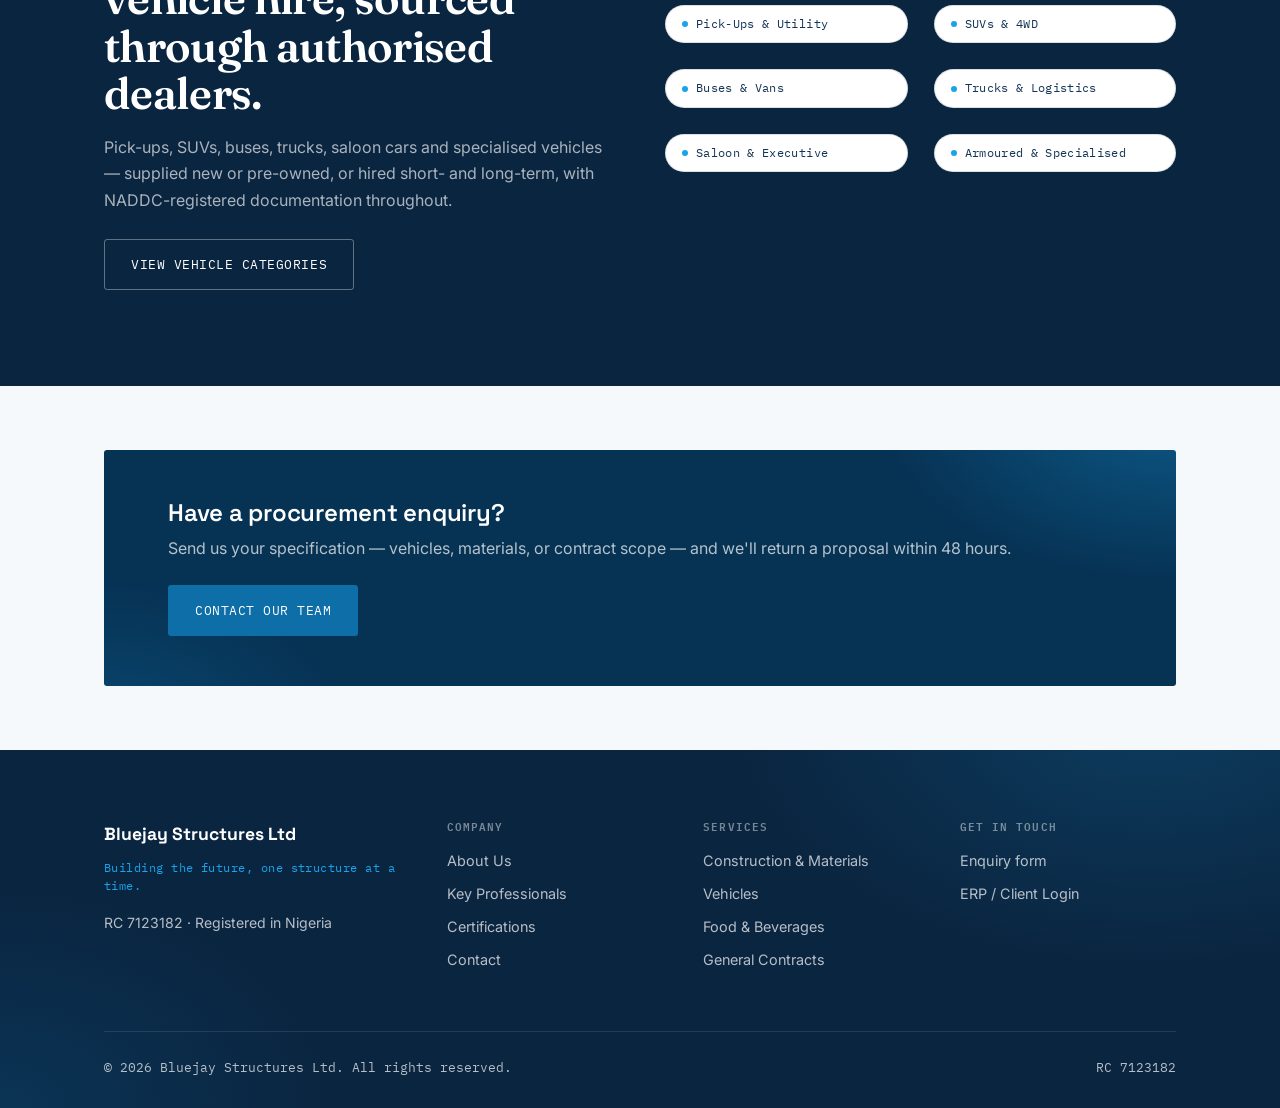
==== commit f625e51b: "Update Bluejay Structures Limited website" ====
--- a/index.html
+++ b/index.html
@@ -7,7 +7,7 @@
 <meta name="description" content="Bluejay Structures Ltd (RC 7123182) — building materials &amp; construction, Dangote Cement distribution, vehicle sales &amp; hiring, food &amp; beverages, and government procurement contracts across Nigeria.">
 <link rel="preconnect" href="https://fonts.googleapis.com">
 <link rel="preconnect" href="https://fonts.gstatic.com" crossorigin>
-<link href="https://fonts.googleapis.com/css2?family=Space+Grotesk:wght@500;600;700&family=Inter:wght@400;500;600&family=IBM+Plex+Mono:wght@400;500&display=swap" rel="stylesheet">
+<link href="https://fonts.googleapis.com/css2?family=Fraunces:ital,opsz,wght@0,9..144,500;0,9..144,600;0,9..144,700;1,9..144,500&family=Space+Grotesk:wght@500;600;700&family=Inter:wght@400;500;600;700&family=IBM+Plex+Mono:wght@400;500&display=swap" rel="stylesheet">
 <link rel="icon" type="image/png" sizes="32x32" href="images/favicon-32.png">
 <link rel="icon" type="image/png" sizes="16x16" href="images/favicon-16.png">
 <link rel="apple-touch-icon" href="images/apple-touch-icon.png">
@@ -286,6 +286,15 @@
   </div>
 </footer>
 
+
+<!-- Floating WhatsApp contact button -->
+<a href="https://wa.me/2348031836295?text=Hello%20Bluejay%20Structures%2C%20I%27d%20like%20to%20enquire%20about..." target="_blank" rel="noopener" class="whatsapp-float" aria-label="Chat with Bluejay Structures on WhatsApp">
+  <span class="wa-pulse" aria-hidden="true"></span>
+  <svg viewBox="0 0 32 32" fill="white" xmlns="http://www.w3.org/2000/svg" aria-hidden="true">
+    <path d="M16.04 3C9.37 3 3.98 8.39 3.98 15.06c0 2.24.62 4.35 1.7 6.16L3 29l7.98-2.6a12.02 12.02 0 0 0 5.06 1.11h.01c6.67 0 12.06-5.39 12.06-12.06C28.11 8.39 22.72 3 16.04 3zm0 21.94h-.01a9.9 9.9 0 0 1-5.04-1.38l-.36-.21-3.75 1.22 1.23-3.65-.24-.38a9.86 9.86 0 0 1-1.53-5.28c0-5.46 4.45-9.9 9.91-9.9 2.64 0 5.13 1.03 6.99 2.9a9.83 9.83 0 0 1 2.9 6.99c0 5.46-4.45 9.9-9.91 9.9zm5.44-7.42c-.3-.15-1.76-.87-2.03-.97-.27-.1-.47-.15-.67.15-.2.3-.77.97-.94 1.17-.17.2-.35.22-.65.07-.3-.15-1.24-.46-2.36-1.46-.87-.78-1.46-1.74-1.63-2.04-.17-.3-.02-.46.13-.61.13-.13.3-.35.45-.52.15-.17.2-.3.3-.5.1-.2.05-.37-.02-.52-.07-.15-.67-1.61-.92-2.21-.24-.58-.49-.5-.67-.51h-.57c-.2 0-.52.07-.79.37-.27.3-1.04 1.02-1.04 2.48 0 1.46 1.06 2.87 1.21 3.07.15.2 2.09 3.19 5.06 4.47.71.31 1.26.49 1.69.62.71.23 1.35.2 1.86.12.57-.08 1.76-.72 2-1.41.25-.7.25-1.29.17-1.41-.07-.12-.27-.2-.57-.35z"/>
+  </svg>
+</a>
+
 <script src="js/main.js"></script>
 </body>
 </html>
--- a/css/style.css
+++ b/css/style.css
@@ -24,6 +24,7 @@
 
   /* Type */
   --font-display: "Space Grotesk", "Arial Narrow", sans-serif;
+  --font-serif: "Fraunces", Georgia, "Times New Roman", serif;
   --font-body: "Inter", -apple-system, BlinkMacSystemFont, sans-serif;
   --font-mono: "IBM Plex Mono", "Courier New", monospace;
 
@@ -49,6 +50,22 @@
   line-height: 1.6;
   font-size: 16px;
   -webkit-font-smoothing: antialiased;
+  -moz-osx-font-smoothing: grayscale;
+  text-rendering: optimizeLegibility;
+  position: relative;
+}
+
+/* Subtle film-grain texture over the whole page for a tactile, printed feel */
+body::before {
+  content: "";
+  position: fixed;
+  inset: 0;
+  z-index: 300;
+  pointer-events: none;
+  opacity: 0.035;
+  mix-blend-mode: overlay;
+  background-image: url("data:image/svg+xml;utf8,<svg xmlns='http://www.w3.org/2000/svg' width='180' height='180'><filter id='n'><feTurbulence type='fractalNoise' baseFrequency='0.9' numOctaves='2' stitchTiles='stitch'/></filter><rect width='100%25' height='100%25' filter='url(%23n)'/></svg>");
+  background-size: 180px 180px;
 }
 
 img { max-width: 100%; display: block; }
@@ -71,9 +88,24 @@
   color: var(--ink);
 }
 
-h1 { font-size: clamp(2.4rem, 5vw, 4.2rem); }
-h2 { font-size: clamp(1.8rem, 3.4vw, 2.6rem); }
+h1, h2 {
+  font-family: var(--font-serif);
+  font-weight: 600;
+  letter-spacing: -0.015em;
+  line-height: 1.08;
+}
+
+h1 { font-size: clamp(2.6rem, 5.4vw, 4.5rem); }
+h2 { font-size: clamp(1.9rem, 3.6vw, 2.75rem); }
 h3 { font-size: clamp(1.2rem, 2vw, 1.5rem); }
+
+em, .accent-serif {
+  font-family: var(--font-serif);
+  font-style: italic;
+  font-weight: 500;
+}
+
+p { line-height: 1.65; }
 
 .eyebrow {
   font-family: var(--font-mono);
@@ -96,6 +128,7 @@
   font-size: clamp(1.02rem, 1.6vw, 1.2rem);
   color: var(--steel);
   max-width: 60ch;
+  line-height: 1.7;
 }
 
 .section-head { margin-bottom: 44px; }
@@ -271,7 +304,12 @@
 /* ---------- Hero ---------- */
 .hero {
   position: relative;
-  background: var(--ink);
+  background-color: var(--ink);
+  background-image:
+    radial-gradient(ellipse 900px 560px at 10% -10%, rgba(26,163,232,0.32), transparent 60%),
+    radial-gradient(ellipse 750px 520px at 105% 5%, rgba(13,110,168,0.38), transparent 55%),
+    radial-gradient(ellipse 900px 560px at 50% 125%, rgba(26,163,232,0.16), transparent 60%);
+  background-repeat: no-repeat;
   color: var(--white);
   overflow: hidden;
   padding: 90px 0 0;
@@ -300,7 +338,7 @@
 .hero-copy .eyebrow { color: #7fb2dd; }
 .hero-copy .eyebrow::before { background: var(--rust); }
 .hero h1 { color: var(--white); margin-top: 14px; }
-.hero h1 .accent { color: var(--rust); }
+.hero h1 .accent { color: var(--rust); font-style: italic; font-weight: 500; }
 .hero-copy .lede { color: rgba(255,255,255,0.72); margin-top: 18px; }
 .hero-cta { display: flex; gap: 14px; margin-top: 34px; flex-wrap: wrap; }
 
@@ -354,9 +392,15 @@
 }
 
 /* ---------- Section shells ---------- */
-section { padding: 92px 0; }
+section { padding: 96px 0; }
+.bg-concrete {
+  background-color: var(--concrete);
+  background-image:
+    linear-gradient(rgba(10,37,64,0.035) 1px, transparent 1px),
+    linear-gradient(90deg, rgba(10,37,64,0.035) 1px, transparent 1px);
+  background-size: 44px 44px;
+}
 .section-tight { padding: 64px 0; }
-.bg-concrete { background: var(--concrete); }
 .bg-ink { background: var(--ink); color: var(--white); }
 .bg-ink .steel-text { color: rgba(255,255,255,0.65); }
 .bg-blueprint { background: var(--blueprint-dark); color: var(--white); }
@@ -568,7 +612,13 @@
 
 /* CTA banner */
 .cta-banner {
-  background: var(--blueprint-dark);
+  position: relative;
+  overflow: hidden;
+  background-color: var(--blueprint-dark);
+  background-image:
+    radial-gradient(ellipse 500px 300px at 100% -20%, rgba(26,163,232,0.35), transparent 60%),
+    radial-gradient(ellipse 450px 280px at 0% 120%, rgba(26,163,232,0.18), transparent 55%);
+  background-repeat: no-repeat;
   color: var(--white);
   border-radius: var(--radius);
   padding: 50px var(--gutter);
@@ -582,7 +632,15 @@
 .cta-banner p { color: rgba(255,255,255,0.7); margin-top: 8px; }
 
 /* Footer */
-.site-footer { background: var(--ink); color: rgba(255,255,255,0.7); padding: 70px 0 30px; }
+.site-footer {
+  background-color: var(--ink);
+  background-image:
+    radial-gradient(ellipse 700px 420px at 90% -10%, rgba(26,163,232,0.18), transparent 60%),
+    radial-gradient(ellipse 600px 400px at 0% 100%, rgba(13,110,168,0.20), transparent 55%);
+  background-repeat: no-repeat;
+  color: rgba(255,255,255,0.7);
+  padding: 70px 0 30px;
+}
 .footer-grid { display: grid; grid-template-columns: 1.4fr 1fr 1fr 1fr; gap: 40px; padding-bottom: 50px; border-bottom: 1px solid rgba(255,255,255,0.1); }
 @media (max-width: 800px) { .footer-grid { grid-template-columns: 1fr 1fr; } }
 @media (max-width: 500px) { .footer-grid { grid-template-columns: 1fr; } }
@@ -598,7 +656,17 @@
 .reveal.in { opacity: 1; transform: translateY(0); }
 
 /* Breadcrumb / page header for interior pages */
-.page-header { background: var(--ink); color: var(--white); padding: 64px 0 48px; position: relative; overflow: hidden; }
+.page-header {
+  background-color: var(--ink);
+  background-image:
+    radial-gradient(ellipse 800px 480px at 8% -20%, rgba(26,163,232,0.30), transparent 60%),
+    radial-gradient(ellipse 650px 460px at 100% 40%, rgba(13,110,168,0.32), transparent 55%);
+  background-repeat: no-repeat;
+  color: var(--white);
+  padding: 64px 0 48px;
+  position: relative;
+  overflow: hidden;
+}
 .page-header .eyebrow { color: #7fb2dd; }
 .page-header h1 { color: var(--white); margin-top: 12px; font-size: clamp(2rem, 4vw, 2.8rem); }
 .page-header p { color: rgba(255,255,255,0.68); margin-top: 14px; max-width: 62ch; }
@@ -662,3 +730,45 @@
   padding: 10px 16px; z-index: 200;
 }
 .skip-link:focus { left: 10px; top: 10px; }
+
+/* ---------- Floating WhatsApp button ---------- */
+.whatsapp-float {
+  position: fixed;
+  right: 22px;
+  bottom: 22px;
+  width: 58px;
+  height: 58px;
+  border-radius: 50%;
+  background: #25d366;
+  display: flex;
+  align-items: center;
+  justify-content: center;
+  box-shadow: 0 10px 24px -8px rgba(10, 37, 64, 0.45), 0 2px 8px rgba(10, 37, 64, 0.25);
+  z-index: 95;
+  transition: transform 0.18s ease, box-shadow 0.18s ease;
+}
+.whatsapp-float:hover {
+  transform: translateY(-2px) scale(1.05);
+  box-shadow: 0 14px 28px -8px rgba(10, 37, 64, 0.5), 0 3px 10px rgba(10, 37, 64, 0.3);
+}
+.whatsapp-float svg { width: 30px; height: 30px; }
+.whatsapp-float .wa-pulse {
+  position: absolute;
+  inset: 0;
+  border-radius: 50%;
+  background: #25d366;
+  opacity: 0.55;
+  animation: wa-pulse 2.2s ease-out infinite;
+  z-index: -1;
+}
+@keyframes wa-pulse {
+  0% { transform: scale(1); opacity: 0.5; }
+  100% { transform: scale(1.7); opacity: 0; }
+}
+@media (max-width: 600px) {
+  .whatsapp-float { right: 16px; bottom: 16px; width: 52px; height: 52px; }
+  .whatsapp-float svg { width: 26px; height: 26px; }
+}
+@media (prefers-reduced-motion: reduce) {
+  .whatsapp-float .wa-pulse { animation: none; display: none; }
+}
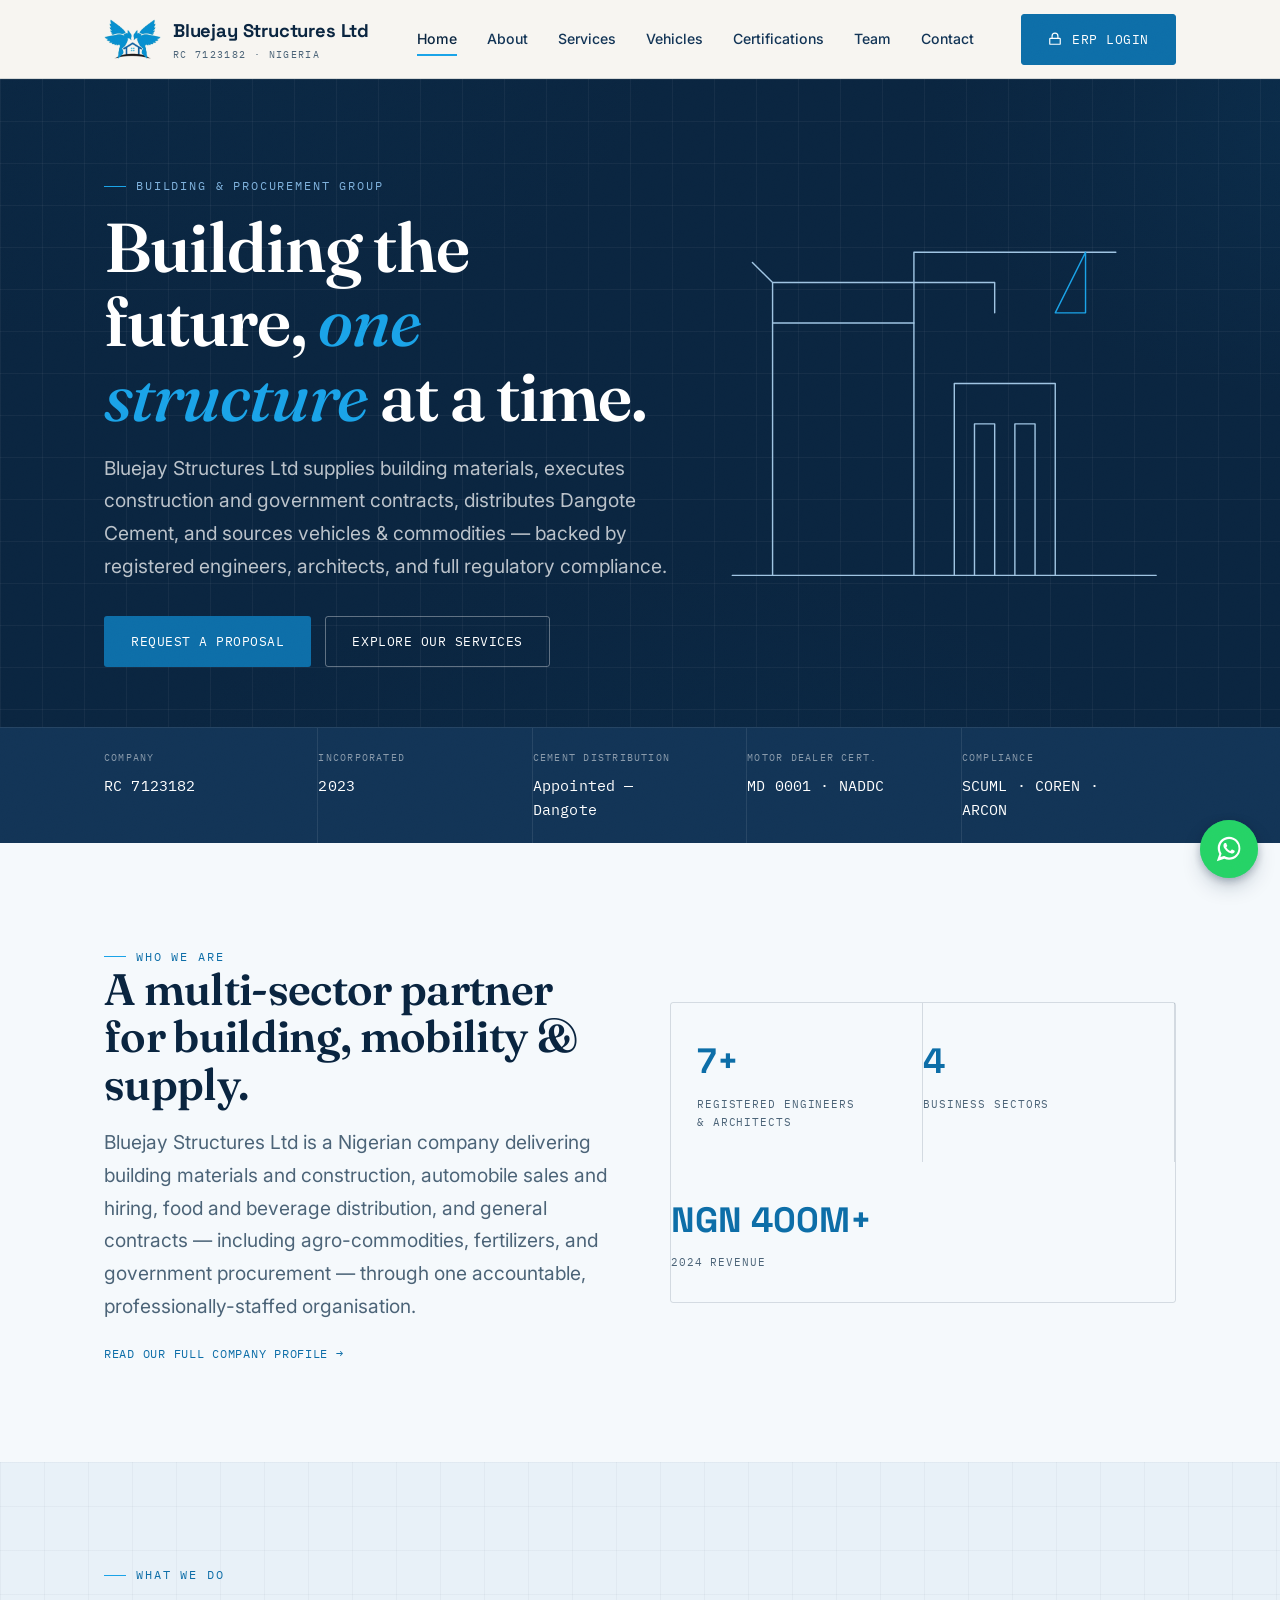
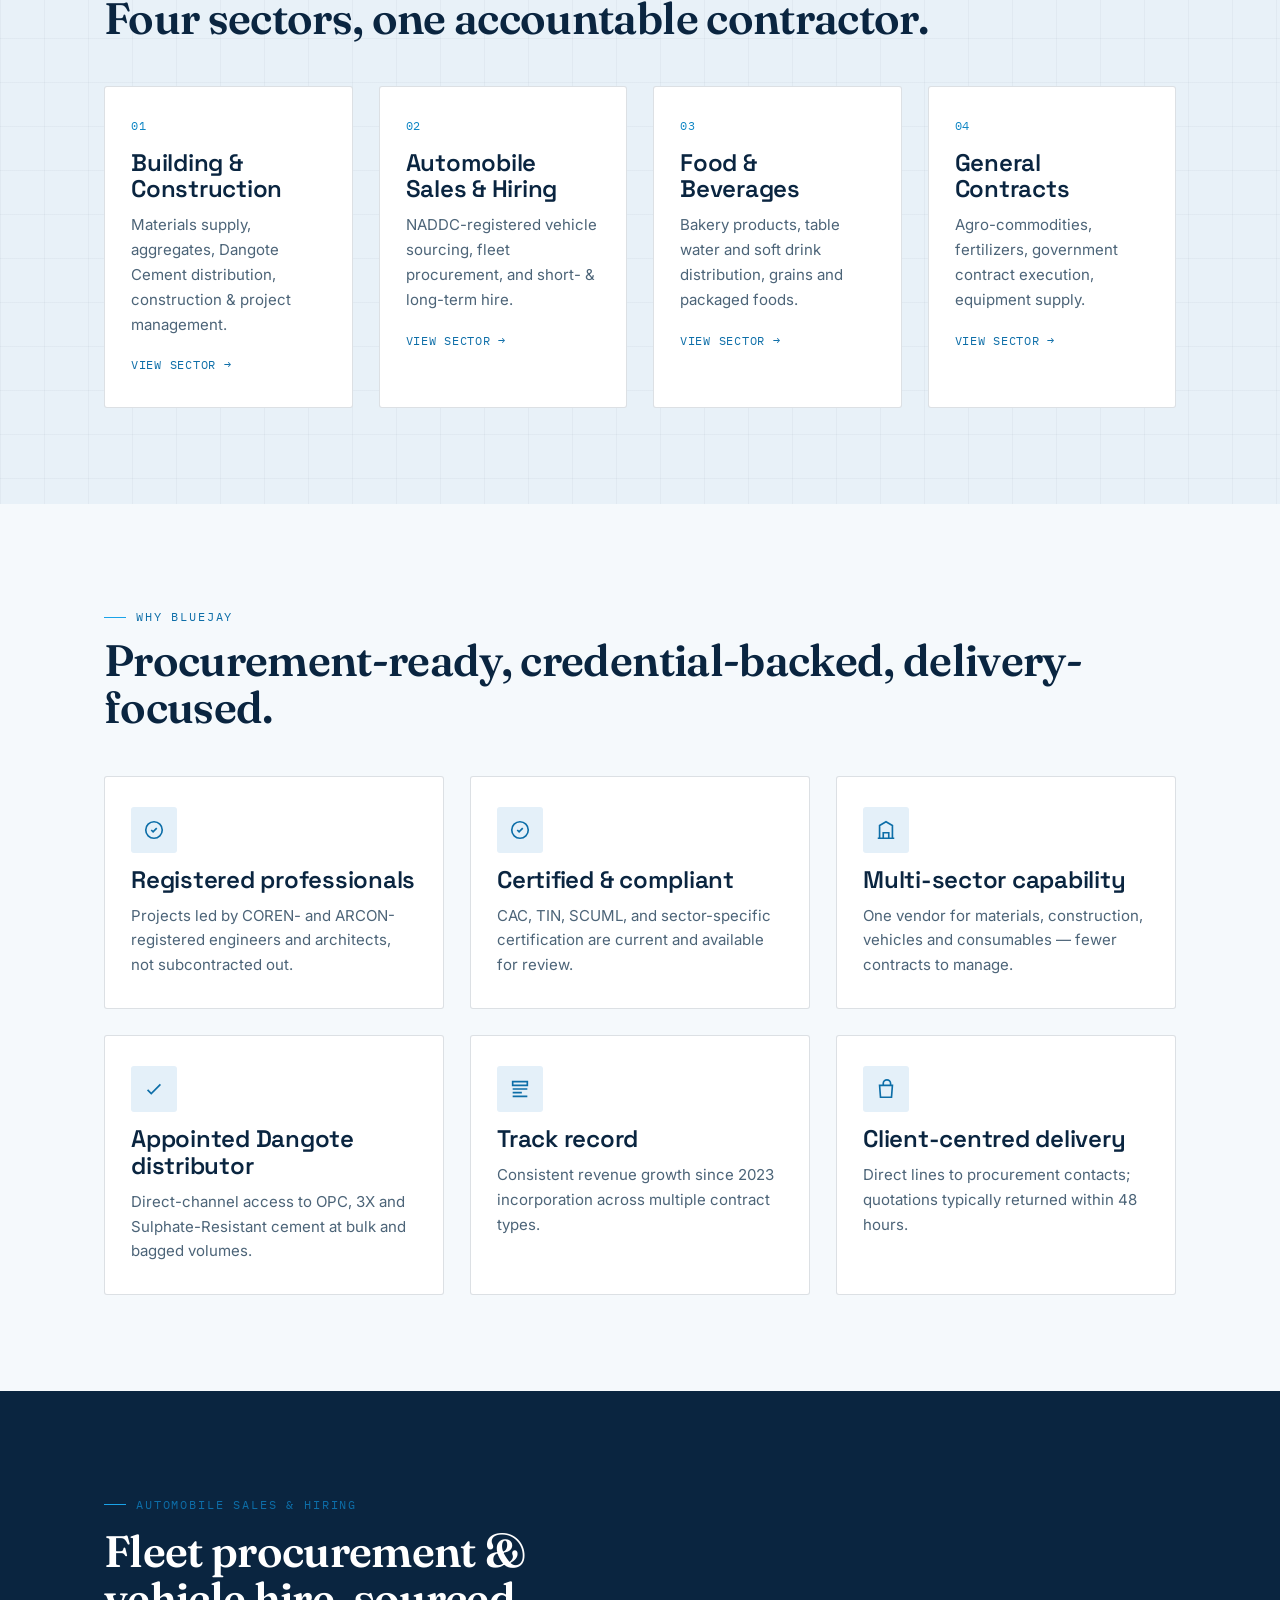
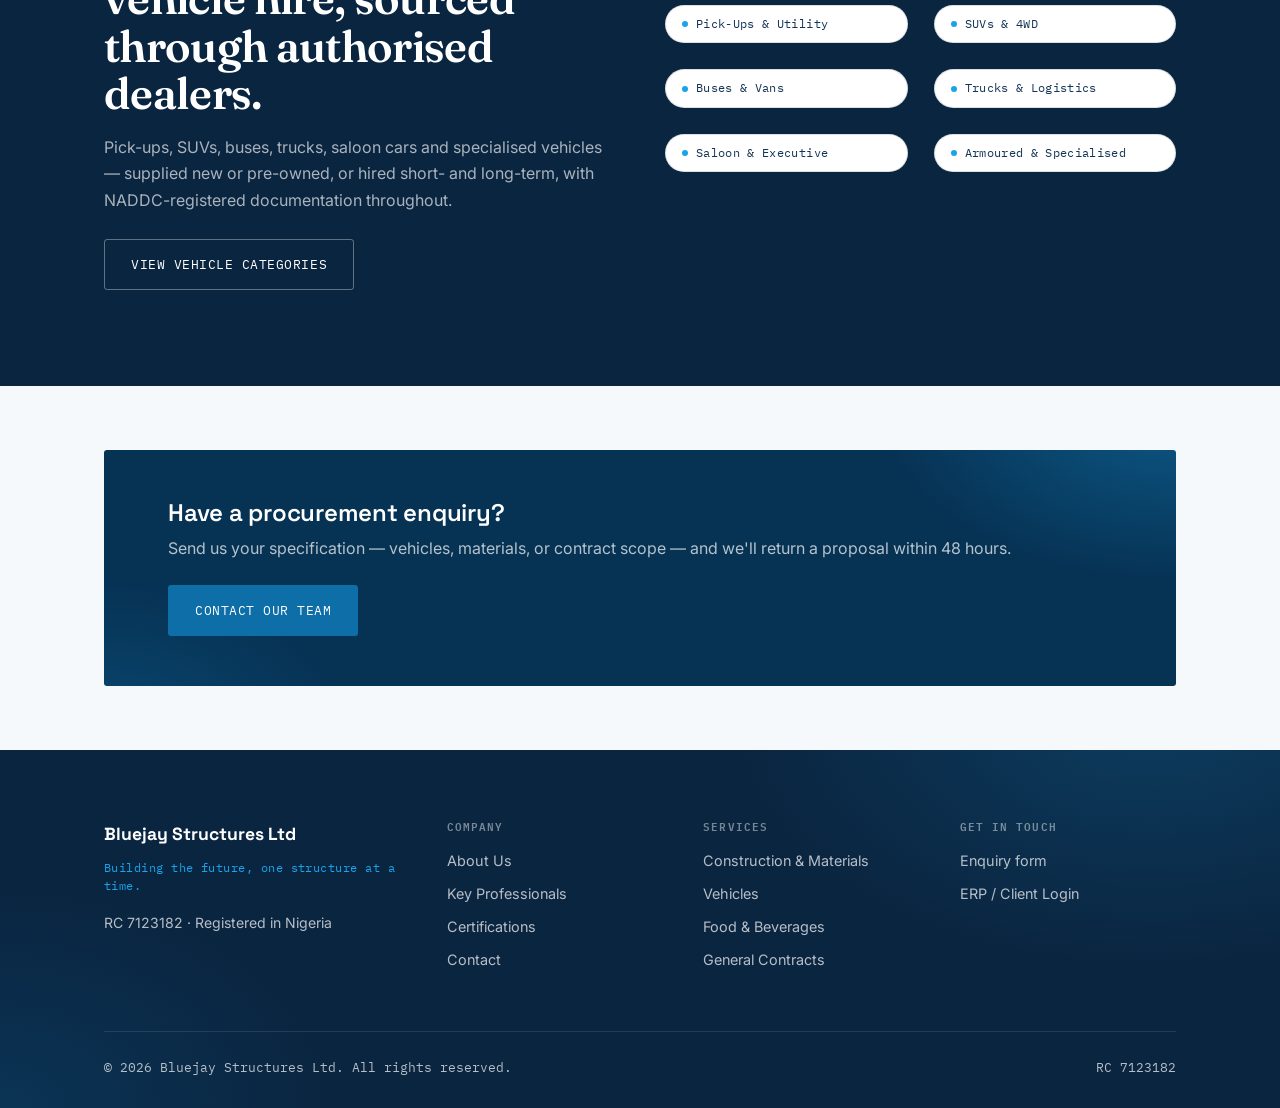
==== commit 2dd9123d: "Update Bluejay Structures Limited website" ====
--- a/index.html
+++ b/index.html
@@ -11,7 +11,791 @@
 <link rel="icon" type="image/png" sizes="32x32" href="images/favicon-32.png">
 <link rel="icon" type="image/png" sizes="16x16" href="images/favicon-16.png">
 <link rel="apple-touch-icon" href="images/apple-touch-icon.png">
-<link rel="stylesheet" href="css/style.css">
+<style>
+/* ==========================================================================
+   BLUEJAY STRUCTURES LTD — Design System
+   Concept: "Blueprint & Spec Plate" — engineering-drafting grid meets the
+   engraved metal nameplate you'd find on machinery/vehicles. Ties the visual
+   language directly to what the company does: build, supply materials,
+   supply/hire vehicles, hold regulatory certification.
+   ========================================================================== */
+
+:root {
+  /* Color */
+  --ink: #0a2540;              /* brand dark navy - primary text/bg */
+  --ink-soft: #123456;
+  --concrete: #e8f1f8;         /* light blue-tinted grey - section bg */
+  --concrete-light: #f5f9fc;   /* near-white blue-tinted - page bg */
+  --blueprint: #0d6ea8;        /* brand blue - primary accent / buttons */
+  --blueprint-dark: #063254;
+  --blueprint-tint: #e4f0f9;
+  --rust: #1aa3e8;             /* brand light blue - secondary accent, was rust */
+  --rust-dark: #0f86c4;
+  --steel: #4c6478;            /* muted blue-grey - secondary text */
+  --white: #ffffff;
+  --line: rgba(10, 37, 64, 0.14);
+  --line-soft: rgba(10, 37, 64, 0.08);
+
+  /* Type */
+  --font-display: "Space Grotesk", "Arial Narrow", sans-serif;
+  --font-serif: "Fraunces", Georgia, "Times New Roman", serif;
+  --font-body: "Inter", -apple-system, BlinkMacSystemFont, sans-serif;
+  --font-mono: "IBM Plex Mono", "Courier New", monospace;
+
+  /* Layout */
+  --max: 1200px;
+  --gutter: clamp(20px, 5vw, 64px);
+  --radius: 3px;
+}
+
+* { box-sizing: border-box; margin: 0; padding: 0; }
+
+html { scroll-behavior: smooth; }
+
+@media (prefers-reduced-motion: reduce) {
+  html { scroll-behavior: auto; }
+  *, *::before, *::after { animation-duration: 0.001ms !important; animation-iteration-count: 1 !important; transition-duration: 0.001ms !important; }
+}
+
+body {
+  font-family: var(--font-body);
+  color: var(--ink);
+  background: var(--concrete-light);
+  line-height: 1.6;
+  font-size: 16px;
+  -webkit-font-smoothing: antialiased;
+  -moz-osx-font-smoothing: grayscale;
+  text-rendering: optimizeLegibility;
+  position: relative;
+}
+
+/* Subtle film-grain texture over the whole page for a tactile, printed feel */
+body::before {
+  content: "";
+  position: fixed;
+  inset: 0;
+  z-index: 300;
+  pointer-events: none;
+  opacity: 0.035;
+  mix-blend-mode: overlay;
+  background-image: url("data:image/svg+xml;utf8,<svg xmlns='http://www.w3.org/2000/svg' width='180' height='180'><filter id='n'><feTurbulence type='fractalNoise' baseFrequency='0.9' numOctaves='2' stitchTiles='stitch'/></filter><rect width='100%25' height='100%25' filter='url(%23n)'/></svg>");
+  background-size: 180px 180px;
+}
+
+img { max-width: 100%; display: block; }
+a { color: inherit; text-decoration: none; }
+ul { list-style: none; }
+
+.container {
+  max-width: var(--max);
+  margin: 0 auto;
+  padding-left: var(--gutter);
+  padding-right: var(--gutter);
+}
+
+/* ---------- Typography ---------- */
+h1, h2, h3, h4 {
+  font-family: var(--font-display);
+  font-weight: 600;
+  letter-spacing: -0.01em;
+  line-height: 1.12;
+  color: var(--ink);
+}
+
+h1, h2 {
+  font-family: var(--font-serif);
+  font-weight: 600;
+  letter-spacing: -0.015em;
+  line-height: 1.08;
+}
+
+h1 { font-size: clamp(2.6rem, 5.4vw, 4.5rem); }
+h2 { font-size: clamp(1.9rem, 3.6vw, 2.75rem); }
+h3 { font-size: clamp(1.2rem, 2vw, 1.5rem); }
+
+em, .accent-serif {
+  font-family: var(--font-serif);
+  font-style: italic;
+  font-weight: 500;
+}
+
+p { line-height: 1.65; }
+
+.eyebrow {
+  font-family: var(--font-mono);
+  font-size: 0.72rem;
+  letter-spacing: 0.16em;
+  text-transform: uppercase;
+  color: var(--blueprint);
+  display: inline-flex;
+  align-items: center;
+  gap: 10px;
+}
+.eyebrow::before {
+  content: "";
+  width: 22px;
+  height: 1px;
+  background: var(--rust);
+}
+
+.lede {
+  font-size: clamp(1.02rem, 1.6vw, 1.2rem);
+  color: var(--steel);
+  max-width: 60ch;
+  line-height: 1.7;
+}
+
+.section-head { margin-bottom: 44px; }
+.section-head h2 { margin-top: 10px; }
+
+/* ---------- Buttons ---------- */
+.btn {
+  display: inline-flex;
+  align-items: center;
+  gap: 10px;
+  font-family: var(--font-mono);
+  font-size: 0.82rem;
+  letter-spacing: 0.04em;
+  text-transform: uppercase;
+  padding: 14px 26px;
+  border-radius: var(--radius);
+  border: 1px solid transparent;
+  cursor: pointer;
+  transition: transform 0.15s ease, background 0.15s ease, border-color 0.15s ease, color .15s ease;
+}
+.btn:focus-visible { outline: 2px solid var(--blueprint); outline-offset: 3px; }
+
+.btn-primary {
+  background: var(--blueprint);
+  color: var(--white);
+}
+.btn-primary:hover { background: var(--blueprint-dark); transform: translateY(-1px); }
+
+.btn-outline {
+  background: transparent;
+  border-color: var(--ink);
+  color: var(--ink);
+}
+.btn-outline:hover { background: var(--ink); color: var(--white); }
+
+.btn-ghost-light {
+  background: transparent;
+  border-color: rgba(255,255,255,0.35);
+  color: var(--white);
+}
+.btn-ghost-light:hover { background: rgba(255,255,255,0.12); border-color: var(--white); }
+
+.btn-erp {
+  background: var(--blueprint);
+  color: var(--white);
+  border-color: var(--blueprint);
+}
+.btn-erp:hover { background: var(--blueprint-dark); border-color: var(--blueprint-dark); }
+
+.btn-erp svg { width: 14px; height: 14px; }
+
+/* ---------- Header ---------- */
+.site-header {
+  position: sticky;
+  top: 0;
+  z-index: 100;
+  background: rgba(247, 245, 241, 0.97);
+  border-bottom: 1px solid var(--line);
+}
+
+.header-inner {
+  display: flex;
+  align-items: center;
+  justify-content: space-between;
+  height: 78px;
+}
+
+.brand {
+  display: flex;
+  align-items: center;
+  gap: 12px;
+  font-family: var(--font-display);
+  font-weight: 700;
+  font-size: 1.15rem;
+  letter-spacing: -0.01em;
+}
+.brand-mark {
+  height: 40px;
+  width: auto;
+  flex-shrink: 0;
+  display: block;
+}
+.brand-sub {
+  display: block;
+  font-family: var(--font-mono);
+  font-size: 0.6rem;
+  letter-spacing: 0.14em;
+  color: var(--steel);
+  font-weight: 400;
+  text-transform: uppercase;
+  margin-top: 2px;
+}
+
+.main-nav {
+  display: flex;
+  align-items: center;
+  gap: 30px;
+}
+.main-nav a {
+  font-size: 0.88rem;
+  font-weight: 500;
+  color: var(--ink-soft);
+  position: relative;
+  padding: 6px 0;
+}
+.main-nav a::after {
+  content: "";
+  position: absolute;
+  left: 0; bottom: 0;
+  width: 0;
+  height: 2px;
+  background: var(--rust);
+  transition: width 0.2s ease;
+}
+.main-nav a:hover::after,
+.main-nav a[aria-current="page"]::after { width: 100%; }
+.main-nav a[aria-current="page"] { color: var(--ink); }
+
+.header-actions { display: flex; align-items: center; gap: 14px; }
+
+.nav-toggle {
+  display: none;
+  background: none;
+  border: 1px solid var(--line);
+  border-radius: var(--radius);
+  width: 42px; height: 42px;
+  align-items: center;
+  justify-content: center;
+  cursor: pointer;
+}
+.nav-toggle span, .nav-toggle span::before, .nav-toggle span::after {
+  content: "";
+  display: block;
+  width: 18px; height: 2px;
+  background: var(--ink);
+  position: relative;
+  transition: 0.2s;
+}
+.nav-toggle span::before { position: absolute; top: -6px; }
+.nav-toggle span::after { position: absolute; top: 6px; }
+
+@media (max-width: 900px) {
+  .main-nav {
+    position: fixed;
+    top: 78px;
+    left: 0;
+    right: 0;
+    bottom: 0;
+    background: var(--concrete-light);
+    flex-direction: column;
+    align-items: flex-start;
+    padding: 30px var(--gutter);
+    gap: 22px;
+    transform: translateX(100%);
+    transition: transform 0.25s ease;
+    overflow-y: auto;
+  }
+  .main-nav.open { transform: translateX(0); }
+  .main-nav a { font-size: 1.1rem; }
+  .nav-toggle { display: flex; }
+  .header-actions .btn-outline { display: none; }
+}
+
+@media (max-width: 430px) {
+  .header-inner { height: auto; min-height: 64px; padding: 10px 0; }
+  .brand { font-size: 0.92rem; gap: 9px; }
+  .brand-mark { height: 32px; width: auto; }
+  .brand-sub { display: none; }
+  .btn-erp span, .btn-erp { font-size: 0.68rem; padding: 9px 12px; }
+  .main-nav { top: 64px; }
+}
+
+/* ---------- Hero ---------- */
+.hero {
+  position: relative;
+  background-color: var(--ink);
+  background-image:
+    linear-gradient(100deg, rgba(10,37,64,0.94) 0%, rgba(10,37,64,0.88) 45%, rgba(10,37,64,0.72) 100%),
+    radial-gradient(ellipse 900px 560px at 10% -10%, rgba(26,163,232,0.32), transparent 60%),
+    radial-gradient(ellipse 750px 520px at 105% 5%, rgba(13,110,168,0.38), transparent 55%),
+    radial-gradient(ellipse 900px 560px at 50% 125%, rgba(26,163,232,0.16), transparent 60%),
+    var(--hero-photo, none);
+  background-repeat: no-repeat;
+  background-size: cover, auto, auto, auto, cover;
+  background-position: center, center, center, center, center;
+  color: var(--white);
+  overflow: hidden;
+  padding: 90px 0 0;
+}
+.blueprint-grid {
+  position: absolute;
+  inset: 0;
+  background-image:
+    linear-gradient(rgba(255,255,255,0.045) 1px, transparent 1px),
+    linear-gradient(90deg, rgba(255,255,255,0.045) 1px, transparent 1px);
+  background-size: 42px 42px;
+  pointer-events: none;
+}
+.hero-inner {
+  position: relative;
+  display: grid;
+  grid-template-columns: 1.1fr 0.9fr;
+  gap: 40px;
+  align-items: center;
+  padding-bottom: 60px;
+}
+@media (max-width: 900px) {
+  .hero-inner { grid-template-columns: 1fr; }
+}
+
+.hero-copy .eyebrow { color: #7fb2dd; }
+.hero-copy .eyebrow::before { background: var(--rust); }
+.hero h1 { color: var(--white); margin-top: 14px; }
+.hero h1 .accent { color: var(--rust); font-style: italic; font-weight: 500; }
+.hero-copy .lede { color: rgba(255,255,255,0.72); margin-top: 18px; }
+.hero-cta { display: flex; gap: 14px; margin-top: 34px; flex-wrap: wrap; }
+
+.hero-art { position: relative; }
+.hero-art svg { width: 100%; height: auto; }
+.draw-path {
+  fill: none;
+  stroke: #9fc4e2;
+  stroke-width: 1.4;
+  stroke-linecap: round;
+  stroke-linejoin: round;
+  stroke-dasharray: 2400;
+  stroke-dashoffset: 2400;
+  animation: draw 3.2s ease forwards 0.3s;
+}
+.draw-path.fill-rust { stroke: var(--rust); }
+@keyframes draw { to { stroke-dashoffset: 0; } }
+
+/* Spec-plate trust bar */
+.spec-plate {
+  position: relative;
+  background: var(--ink-soft);
+  border-top: 1px solid rgba(255,255,255,0.08);
+}
+.spec-plate .container {
+  display: flex;
+  flex-wrap: wrap;
+  gap: 0;
+  padding-top: 0;
+  padding-bottom: 0;
+}
+.spec-item {
+  flex: 1 1 160px;
+  padding: 22px var(--gutter) 22px 0;
+  border-right: 1px solid rgba(255,255,255,0.09);
+}
+.spec-item:last-child { border-right: none; }
+.spec-label {
+  font-family: var(--font-mono);
+  font-size: 0.64rem;
+  letter-spacing: 0.12em;
+  text-transform: uppercase;
+  color: rgba(255,255,255,0.5);
+}
+.spec-value {
+  font-family: var(--font-mono);
+  font-size: 0.95rem;
+  color: var(--white);
+  margin-top: 6px;
+  letter-spacing: 0.01em;
+}
+
+/* ---------- Section shells ---------- */
+section { padding: 96px 0; }
+.bg-concrete {
+  background-color: var(--concrete);
+  background-image:
+    linear-gradient(rgba(10,37,64,0.035) 1px, transparent 1px),
+    linear-gradient(90deg, rgba(10,37,64,0.035) 1px, transparent 1px);
+  background-size: 44px 44px;
+}
+.section-tight { padding: 64px 0; }
+.bg-ink { background: var(--ink); color: var(--white); }
+.bg-ink .steel-text { color: rgba(255,255,255,0.65); }
+.bg-blueprint { background: var(--blueprint-dark); color: var(--white); }
+
+.divider {
+  height: 1px;
+  background: var(--line);
+  border: none;
+}
+
+/* ---------- Cards / grids ---------- */
+.grid { display: grid; gap: 26px; }
+.grid-4 { grid-template-columns: repeat(4, 1fr); }
+.grid-3 { grid-template-columns: repeat(3, 1fr); }
+.grid-2 { grid-template-columns: repeat(2, 1fr); }
+@media (max-width: 900px) { .grid-4, .grid-3 { grid-template-columns: repeat(2, 1fr); } }
+@media (max-width: 600px) { .grid-4, .grid-3, .grid-2 { grid-template-columns: 1fr; } }
+
+.card {
+  background: var(--white);
+  border: 1px solid var(--line);
+  border-radius: var(--radius);
+  padding: 30px 26px;
+  transition: transform 0.18s ease, box-shadow 0.18s ease, border-color 0.18s ease;
+}
+.card:hover {
+  transform: translateY(-3px);
+  box-shadow: 0 14px 30px -18px rgba(22,27,34,0.35);
+  border-color: var(--blueprint);
+}
+.card-index {
+  font-family: var(--font-mono);
+  font-size: 0.72rem;
+  color: var(--rust-dark);
+  letter-spacing: 0.08em;
+}
+.card h3 { margin-top: 14px; }
+.card p { color: var(--steel); margin-top: 10px; font-size: 0.94rem; }
+.card-link {
+  margin-top: 18px;
+  font-family: var(--font-mono);
+  font-size: 0.76rem;
+  letter-spacing: 0.06em;
+  text-transform: uppercase;
+  color: var(--blueprint);
+  display: inline-flex;
+  align-items: center;
+  gap: 6px;
+}
+.card:hover .card-link { text-decoration: underline; }
+
+.icon-badge {
+  width: 46px; height: 46px;
+  border-radius: var(--radius);
+  background: var(--blueprint-tint);
+  color: var(--blueprint);
+  display: flex; align-items: center; justify-content: center;
+}
+.icon-badge svg { width: 22px; height: 22px; }
+
+/* Stat strip */
+.stat-strip { display: flex; flex-wrap: wrap; gap: 0; border-top: 1px solid var(--line); border-bottom: 1px solid var(--line); }
+.stat { flex: 1 1 200px; padding: 30px var(--gutter) 30px 0; border-right: 1px solid var(--line); }
+.stat:last-child { border-right: none; }
+.stat-num { font-family: var(--font-display); font-size: 2.2rem; font-weight: 700; color: var(--blueprint); }
+.stat-label { font-family: var(--font-mono); font-size: 0.7rem; text-transform: uppercase; letter-spacing: 0.08em; color: var(--steel); margin-top: 6px; }
+@media (max-width: 700px) { .stat { border-right: none; border-bottom: 1px solid var(--line); } }
+
+/* Badge strip (credentials) */
+.badge-row { display: flex; flex-wrap: wrap; gap: 14px; margin-top: 30px; }
+.badge {
+  font-family: var(--font-mono);
+  font-size: 0.72rem;
+  letter-spacing: 0.03em;
+  border: 1px solid var(--line);
+  border-radius: 999px;
+  padding: 9px 16px;
+  display: inline-flex;
+  align-items: center;
+  gap: 8px;
+  color: var(--ink-soft);
+  background: var(--white);
+}
+.badge .dot { width: 6px; height: 6px; border-radius: 50%; background: var(--rust); }
+
+/* Tables */
+.data-table { width: 100%; border-collapse: collapse; font-size: 0.94rem; }
+.data-table th, .data-table td {
+  text-align: left;
+  padding: 16px 18px;
+  border-bottom: 1px solid var(--line);
+  vertical-align: top;
+}
+.data-table th {
+  font-family: var(--font-mono);
+  font-size: 0.68rem;
+  text-transform: uppercase;
+  letter-spacing: 0.08em;
+  color: var(--steel);
+  background: var(--concrete);
+}
+.data-table tr:last-child td { border-bottom: none; }
+
+/* Process timeline */
+.process-list { border-top: 1px solid var(--line); }
+.process-step {
+  display: grid;
+  grid-template-columns: 90px 1fr;
+  gap: 20px;
+  padding: 26px 0;
+  border-bottom: 1px solid var(--line);
+}
+.process-step .step-num {
+  font-family: var(--font-mono);
+  font-size: 0.85rem;
+  color: var(--rust-dark);
+  padding-top: 4px;
+}
+.process-step h4 { font-size: 1.05rem; }
+.process-step p { color: var(--steel); margin-top: 6px; font-size: 0.92rem; }
+
+/* Team */
+.team-card { text-align: left; }
+.team-photo {
+  width: 100%;
+  aspect-ratio: 4/5;
+  background: var(--blueprint-tint);
+  border-radius: var(--radius);
+  display: flex;
+  align-items: center;
+  justify-content: center;
+  color: var(--blueprint);
+  font-family: var(--font-display);
+  font-weight: 700;
+  font-size: 1.6rem;
+  margin-bottom: 16px;
+}
+.team-card h3 { font-size: 1.05rem; }
+.team-role { font-family: var(--font-mono); font-size: 0.72rem; color: var(--rust-dark); text-transform: uppercase; letter-spacing: 0.06em; margin-top: 4px; }
+.team-qual { color: var(--steel); font-size: 0.88rem; margin-top: 8px; }
+
+/* Certification gallery */
+.cert-card {
+  background: var(--ink-soft);
+  color: var(--white);
+  border-radius: var(--radius);
+  padding: 26px;
+  position: relative;
+  overflow: hidden;
+}
+.cert-card::before {
+  content: "";
+  position: absolute;
+  top: 0; left: 0; right: 0;
+  height: 4px;
+  background: var(--rust);
+}
+.cert-card .eyebrow { color: #7fb2dd; }
+.cert-card h3 { color: var(--white); margin-top: 10px; font-size: 1rem; }
+.cert-card p { color: rgba(255,255,255,0.6); font-size: 0.86rem; margin-top: 8px; }
+
+/* Forms */
+.form-panel {
+  background: var(--white);
+  border: 1px solid var(--line);
+  border-radius: var(--radius);
+  padding: 36px;
+}
+.form-row { display: grid; grid-template-columns: 1fr 1fr; gap: 18px; }
+@media (max-width: 600px) { .form-row { grid-template-columns: 1fr; } }
+.field { margin-bottom: 18px; }
+.field label {
+  display: block;
+  font-family: var(--font-mono);
+  font-size: 0.7rem;
+  text-transform: uppercase;
+  letter-spacing: 0.06em;
+  color: var(--steel);
+  margin-bottom: 8px;
+}
+.field input, .field select, .field textarea {
+  width: 100%;
+  border: 1px solid var(--line);
+  border-radius: var(--radius);
+  padding: 12px 14px;
+  font-family: var(--font-body);
+  font-size: 0.95rem;
+  background: var(--concrete-light);
+  color: var(--ink);
+}
+.field input:focus, .field select:focus, .field textarea:focus {
+  outline: 2px solid var(--blueprint);
+  outline-offset: 1px;
+  background: var(--white);
+}
+.field textarea { resize: vertical; min-height: 110px; }
+.form-note { font-size: 0.82rem; color: var(--steel); margin-top: 14px; }
+.form-success {
+  display: none;
+  background: var(--blueprint-tint);
+  border: 1px solid var(--blueprint);
+  color: var(--blueprint-dark);
+  padding: 14px 16px;
+  border-radius: var(--radius);
+  font-size: 0.9rem;
+  margin-top: 18px;
+}
+.form-success.show { display: block; }
+
+/* CTA banner */
+.cta-banner {
+  position: relative;
+  overflow: hidden;
+  background-color: var(--blueprint-dark);
+  background-image:
+    radial-gradient(ellipse 500px 300px at 100% -20%, rgba(26,163,232,0.35), transparent 60%),
+    radial-gradient(ellipse 450px 280px at 0% 120%, rgba(26,163,232,0.18), transparent 55%);
+  background-repeat: no-repeat;
+  color: var(--white);
+  border-radius: var(--radius);
+  padding: 50px var(--gutter);
+  display: flex;
+  align-items: center;
+  justify-content: space-between;
+  gap: 24px;
+  flex-wrap: wrap;
+}
+.cta-banner h3 { color: var(--white); font-size: 1.5rem; }
+.cta-banner p { color: rgba(255,255,255,0.7); margin-top: 8px; }
+
+/* Footer */
+.site-footer {
+  background-color: var(--ink);
+  background-image:
+    radial-gradient(ellipse 700px 420px at 90% -10%, rgba(26,163,232,0.18), transparent 60%),
+    radial-gradient(ellipse 600px 400px at 0% 100%, rgba(13,110,168,0.20), transparent 55%);
+  background-repeat: no-repeat;
+  color: rgba(255,255,255,0.7);
+  padding: 70px 0 30px;
+}
+.footer-grid { display: grid; grid-template-columns: 1.4fr 1fr 1fr 1fr; gap: 40px; padding-bottom: 50px; border-bottom: 1px solid rgba(255,255,255,0.1); }
+@media (max-width: 800px) { .footer-grid { grid-template-columns: 1fr 1fr; } }
+@media (max-width: 500px) { .footer-grid { grid-template-columns: 1fr; } }
+.footer-brand { font-family: var(--font-display); font-weight: 700; color: var(--white); font-size: 1.1rem; }
+.footer-tagline { font-family: var(--font-mono); font-size: 0.72rem; color: var(--rust); margin-top: 10px; letter-spacing: 0.04em; }
+.footer-col h4 { font-family: var(--font-mono); font-size: 0.68rem; text-transform: uppercase; letter-spacing: 0.1em; color: rgba(255,255,255,0.45); margin-bottom: 16px; }
+.footer-col ul li { margin-bottom: 10px; font-size: 0.9rem; }
+.footer-col ul li a:hover { color: var(--white); }
+.footer-bottom { display: flex; justify-content: space-between; flex-wrap: wrap; gap: 12px; padding-top: 26px; font-size: 0.8rem; font-family: var(--font-mono); }
+
+/* Reveal on scroll */
+.reveal { opacity: 0; transform: translateY(18px); transition: opacity 0.6s ease, transform 0.6s ease; }
+.reveal.in { opacity: 1; transform: translateY(0); }
+
+/* Breadcrumb / page header for interior pages */
+.page-header {
+  background-color: var(--ink);
+  background-image:
+    linear-gradient(100deg, rgba(10,37,64,0.93) 0%, rgba(10,37,64,0.86) 50%, rgba(10,37,64,0.7) 100%),
+    radial-gradient(ellipse 800px 480px at 8% -20%, rgba(26,163,232,0.30), transparent 60%),
+    radial-gradient(ellipse 650px 460px at 100% 40%, rgba(13,110,168,0.32), transparent 55%),
+    var(--header-photo, none);
+  background-repeat: no-repeat;
+  background-size: cover, auto, auto, cover;
+  background-position: center, center, center, center;
+  color: var(--white);
+  padding: 64px 0 48px;
+  position: relative;
+  overflow: hidden;
+}
+.page-header .eyebrow { color: #7fb2dd; }
+.page-header h1 { color: var(--white); margin-top: 12px; font-size: clamp(2rem, 4vw, 2.8rem); }
+.page-header p { color: rgba(255,255,255,0.68); margin-top: 14px; max-width: 62ch; }
+
+/* Tabs (services page) */
+.tab-list { display: flex; gap: 6px; flex-wrap: wrap; border-bottom: 1px solid var(--line); margin-bottom: 40px; }
+.tab-btn {
+  font-family: var(--font-mono);
+  font-size: 0.78rem;
+  text-transform: uppercase;
+  letter-spacing: 0.05em;
+  padding: 14px 18px;
+  border: none;
+  background: none;
+  color: var(--steel);
+  cursor: pointer;
+  border-bottom: 2px solid transparent;
+  margin-bottom: -1px;
+}
+.tab-btn.active { color: var(--ink); border-color: var(--rust-dark); }
+.tab-panel { display: none; }
+.tab-panel.active { display: block; }
+
+.sub-service { display: grid; grid-template-columns: 220px 1fr; gap: 30px; padding: 24px 0; border-bottom: 1px solid var(--line); }
+.sub-service h4 { font-family: var(--font-mono); font-size: 0.85rem; letter-spacing: 0.02em; color: var(--rust-dark); text-transform: uppercase; }
+@media (max-width: 700px) { .sub-service { grid-template-columns: 1fr; gap: 10px; } }
+
+.tag-list { display: flex; flex-wrap: wrap; gap: 8px; margin-top: 10px; }
+.tag-list span {
+  font-size: 0.82rem;
+  background: var(--concrete);
+  border: 1px solid var(--line);
+  padding: 5px 12px;
+  border-radius: 999px;
+  color: var(--ink-soft);
+}
+
+/* Category / feature icon (vehicles, service cards) */
+.cat-icon { width: 38px; height: 38px; margin-bottom: 16px; }
+
+/* Full-width button */
+.btn-block { width: 100%; justify-content: center; }
+
+/* Contact info list (contact page, vehicle enquiry aside) */
+.contact-list li {
+  display: flex; gap: 16px; padding: 16px 0; border-bottom: 1px solid var(--line);
+}
+.contact-list li:last-child { border-bottom: none; }
+.contact-list .k {
+  font-family: var(--font-mono); font-size: 0.68rem; letter-spacing: 0.08em; text-transform: uppercase;
+  color: var(--steel); width: 90px; flex-shrink: 0; padding-top: 2px;
+}
+.contact-list .v { font-size: 0.95rem; }
+.contact-list .v a:hover { color: var(--blueprint); }
+
+/* Utility */
+.mt-0 { margin-top: 0 !important; }
+.center { text-align: center; margin-left: auto; margin-right: auto; }
+.skip-link {
+  position: absolute; left: -9999px; top: 0; background: var(--ink); color: var(--white);
+  padding: 10px 16px; z-index: 200;
+}
+.skip-link:focus { left: 10px; top: 10px; }
+
+/* ---------- Floating WhatsApp button ---------- */
+.whatsapp-float {
+  position: fixed;
+  right: 22px;
+  bottom: 22px;
+  width: 58px;
+  height: 58px;
+  border-radius: 50%;
+  background: #25d366;
+  display: flex;
+  align-items: center;
+  justify-content: center;
+  box-shadow: 0 10px 24px -8px rgba(10, 37, 64, 0.45), 0 2px 8px rgba(10, 37, 64, 0.25);
+  z-index: 95;
+  transition: transform 0.18s ease, box-shadow 0.18s ease;
+}
+.whatsapp-float:hover {
+  transform: translateY(-2px) scale(1.05);
+  box-shadow: 0 14px 28px -8px rgba(10, 37, 64, 0.5), 0 3px 10px rgba(10, 37, 64, 0.3);
+}
+.whatsapp-float svg { width: 30px; height: 30px; }
+.whatsapp-float .wa-pulse {
+  position: absolute;
+  inset: 0;
+  border-radius: 50%;
+  background: #25d366;
+  opacity: 0.55;
+  animation: wa-pulse 2.2s ease-out infinite;
+  z-index: -1;
+}
+@keyframes wa-pulse {
+  0% { transform: scale(1); opacity: 0.5; }
+  100% { transform: scale(1.7); opacity: 0; }
+}
+@media (max-width: 600px) {
+  .whatsapp-float { right: 16px; bottom: 16px; width: 52px; height: 52px; }
+  .whatsapp-float svg { width: 26px; height: 26px; }
+}
+@media (prefers-reduced-motion: reduce) {
+  .whatsapp-float .wa-pulse { animation: none; display: none; }
+}
+
+</style>
 </head>
 <body>
 <a class="skip-link" href="#main">Skip to content</a>
@@ -33,7 +817,6 @@
       <a href="contact.html">Contact</a>
     </nav>
     <div class="header-actions">
-      <a href="contact.html" class="btn btn-outline">Request Quote</a>
       <a href="https://bluejay-2864b.web.app/#/users" target="_blank" rel="noopener" class="btn btn-erp">
         <svg viewBox="0 0 24 24" fill="none" stroke="currentColor" stroke-width="2"><rect x="3" y="11" width="18" height="10" rx="1"/><path d="M7 11V7a5 5 0 0 1 10 0v4"/></svg>
         ERP Login
@@ -46,7 +829,7 @@
 <main id="main">
 
   <!-- ============ HERO ============ -->
-  <section class="hero" style="padding-bottom:0;">
+  <section class="hero" style="padding-bottom:0; --hero-photo:url('https://images.pexels.com/photos/32716845/pexels-photo-32716845.jpeg?auto=compress&cs=tinysrgb&w=1920');">
     <div class="blueprint-grid"></div>
     <div class="container hero-inner">
       <div class="hero-copy">
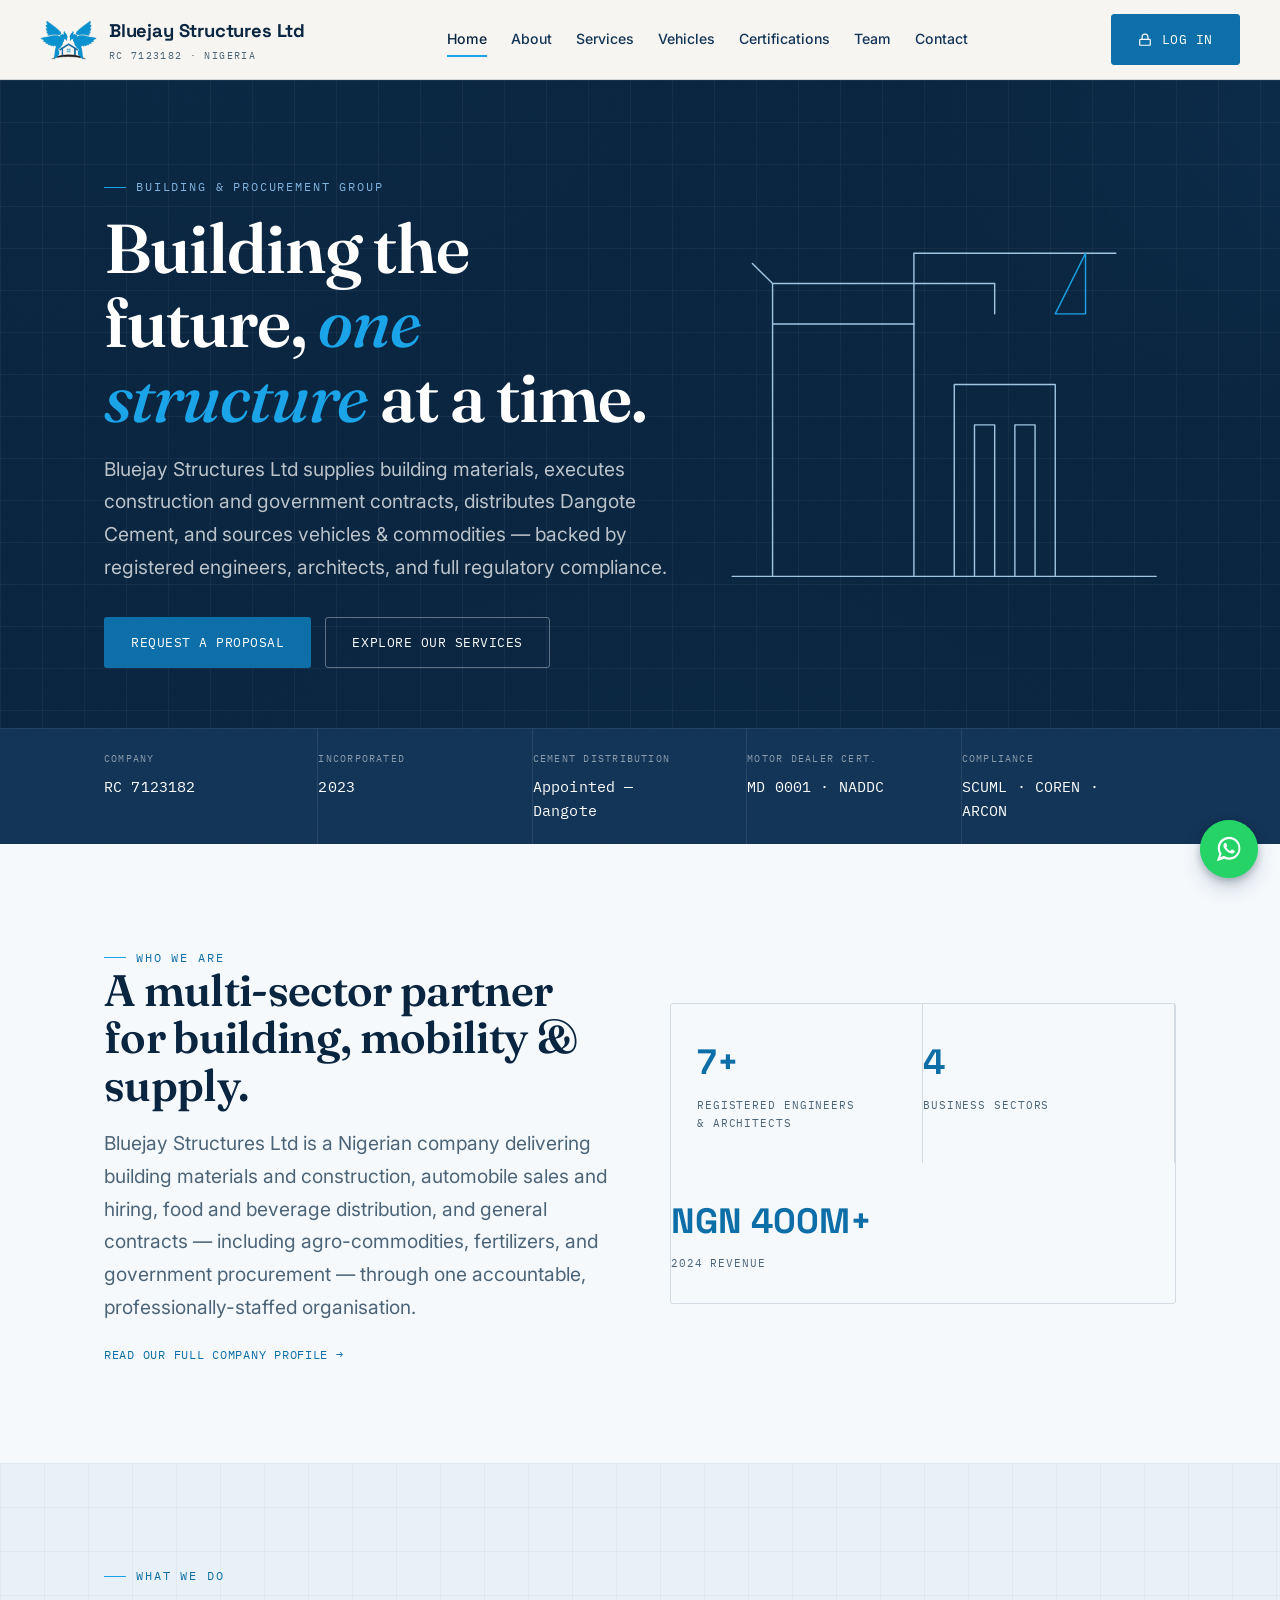
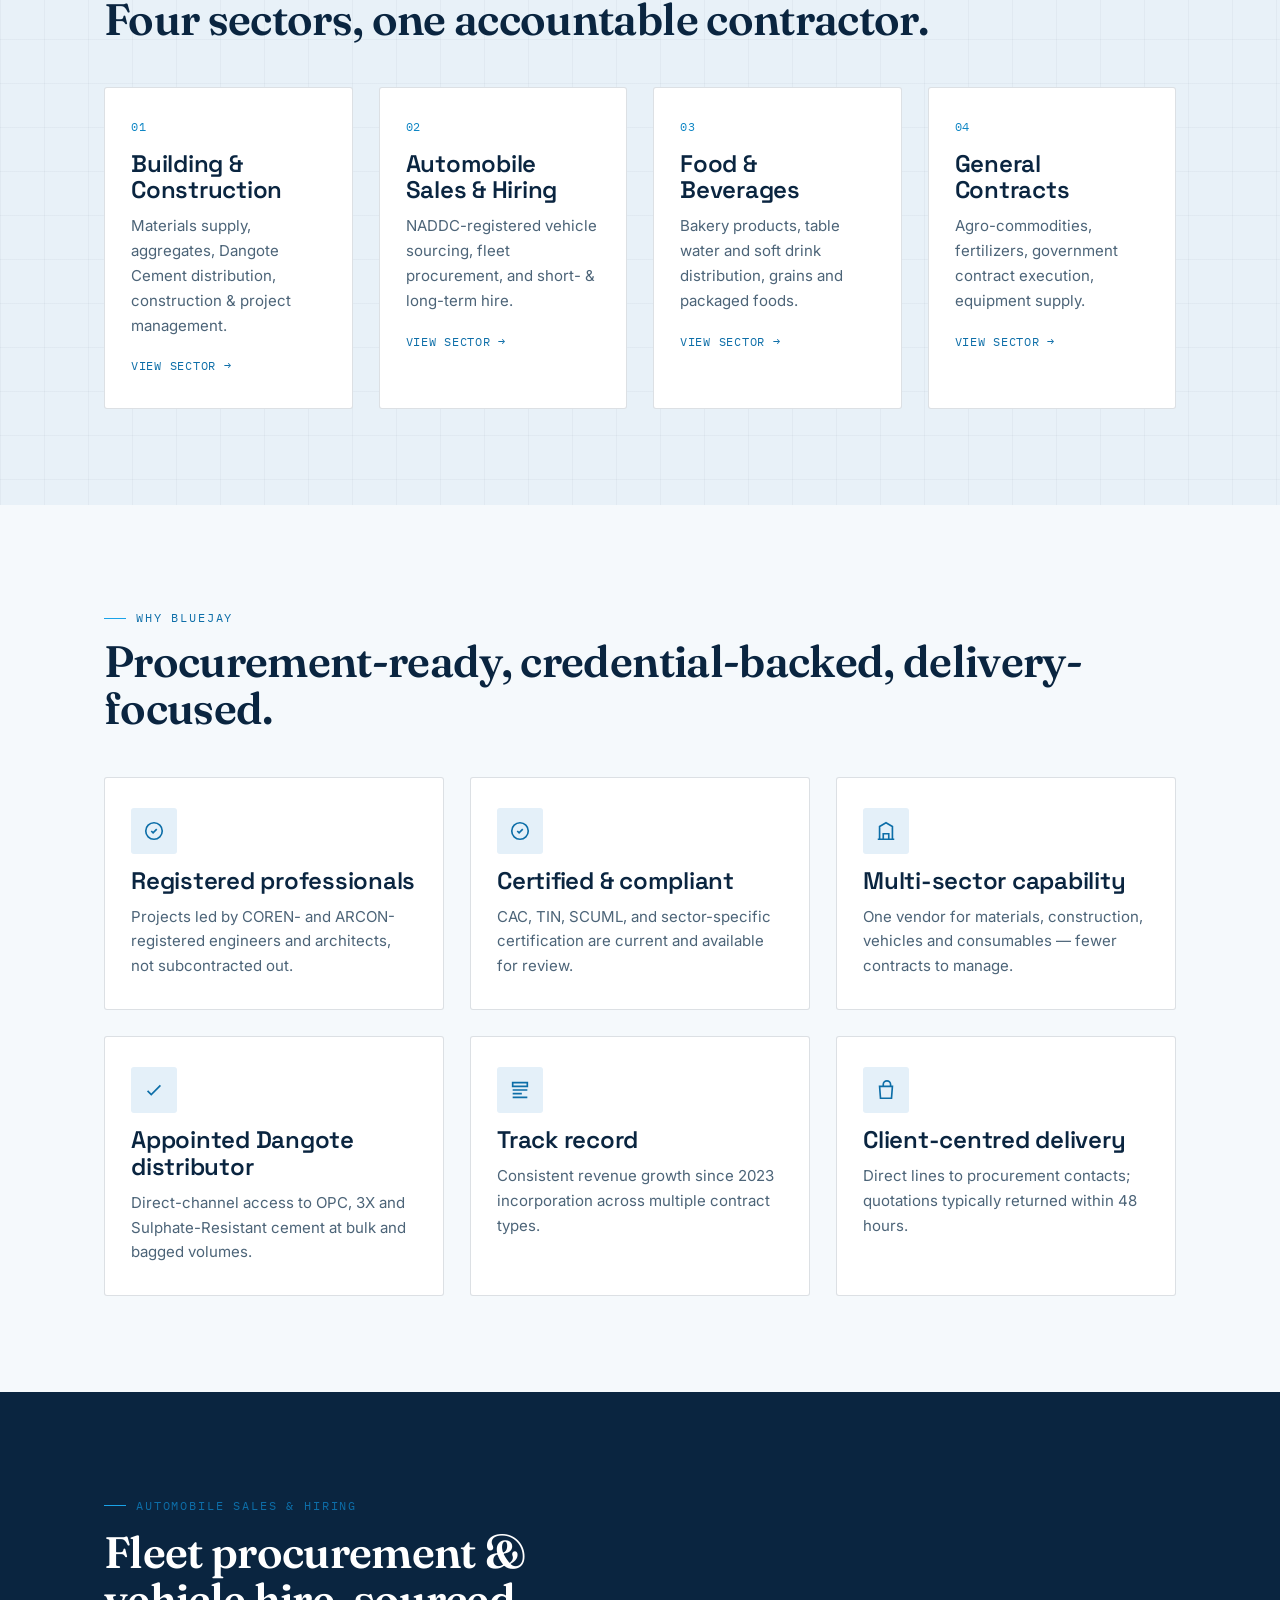
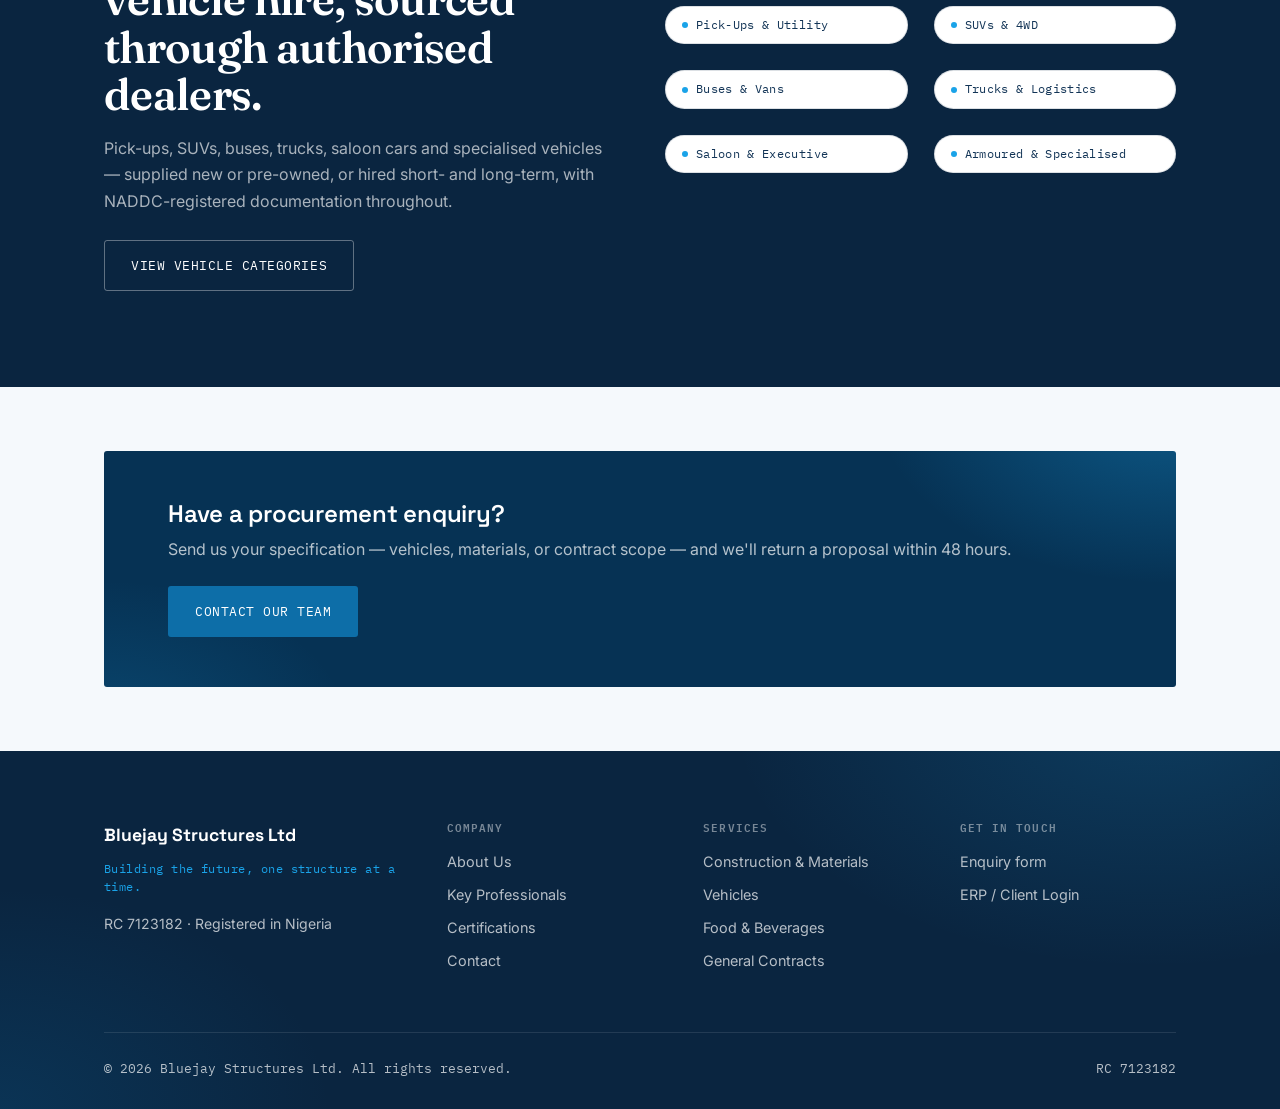
==== commit 2ed8160e: "Update Bluejay Structures Limited website" ====
--- a/index.html
+++ b/index.html
@@ -207,7 +207,10 @@
   display: flex;
   align-items: center;
   justify-content: space-between;
-  height: 78px;
+  min-height: 78px;
+  padding: 14px 0;
+  gap: 20px;
+  flex-wrap: wrap;
 }
 
 .brand {
@@ -218,6 +221,8 @@
   font-weight: 700;
   font-size: 1.15rem;
   letter-spacing: -0.01em;
+  flex-shrink: 0;
+  white-space: nowrap;
 }
 .brand-mark {
   height: 40px;
@@ -239,7 +244,9 @@
 .main-nav {
   display: flex;
   align-items: center;
-  gap: 30px;
+  gap: 24px;
+  flex-wrap: wrap;
+  row-gap: 8px;
 }
 .main-nav a {
   font-size: 0.88rem;
@@ -247,6 +254,7 @@
   color: var(--ink-soft);
   position: relative;
   padding: 6px 0;
+  white-space: nowrap;
 }
 .main-nav a::after {
   content: "";
@@ -555,6 +563,13 @@
   font-weight: 700;
   font-size: 1.6rem;
   margin-bottom: 16px;
+  overflow: hidden;
+}
+.team-photo img {
+  width: 100%;
+  height: 100%;
+  object-fit: cover;
+  display: block;
 }
 .team-card h3 { font-size: 1.05rem; }
 .team-role { font-family: var(--font-mono); font-size: 0.72rem; color: var(--rust-dark); text-transform: uppercase; letter-spacing: 0.06em; margin-top: 4px; }
@@ -804,7 +819,7 @@
 <header class="site-header">
   <div class="container header-inner">
     <a href="index.html" class="brand">
-      <img src="images/logo.png" class="brand-mark" alt="Bluejay Structures Ltd logo">
+      <img src="[data-uri]" class="brand-mark" alt="Bluejay Structures Ltd logo">
       <span>Bluejay Structures Ltd<span class="brand-sub">RC 7123182 · Nigeria</span></span>
     </a>
     <nav class="main-nav" id="main-nav">
@@ -819,7 +834,7 @@
     <div class="header-actions">
       <a href="https://bluejay-2864b.web.app/#/users" target="_blank" rel="noopener" class="btn btn-erp">
         <svg viewBox="0 0 24 24" fill="none" stroke="currentColor" stroke-width="2"><rect x="3" y="11" width="18" height="10" rx="1"/><path d="M7 11V7a5 5 0 0 1 10 0v4"/></svg>
-        ERP Login
+        Log in
       </a>
       <button class="nav-toggle" aria-label="Toggle menu" aria-expanded="false" aria-controls="main-nav"><span></span></button>
     </div>
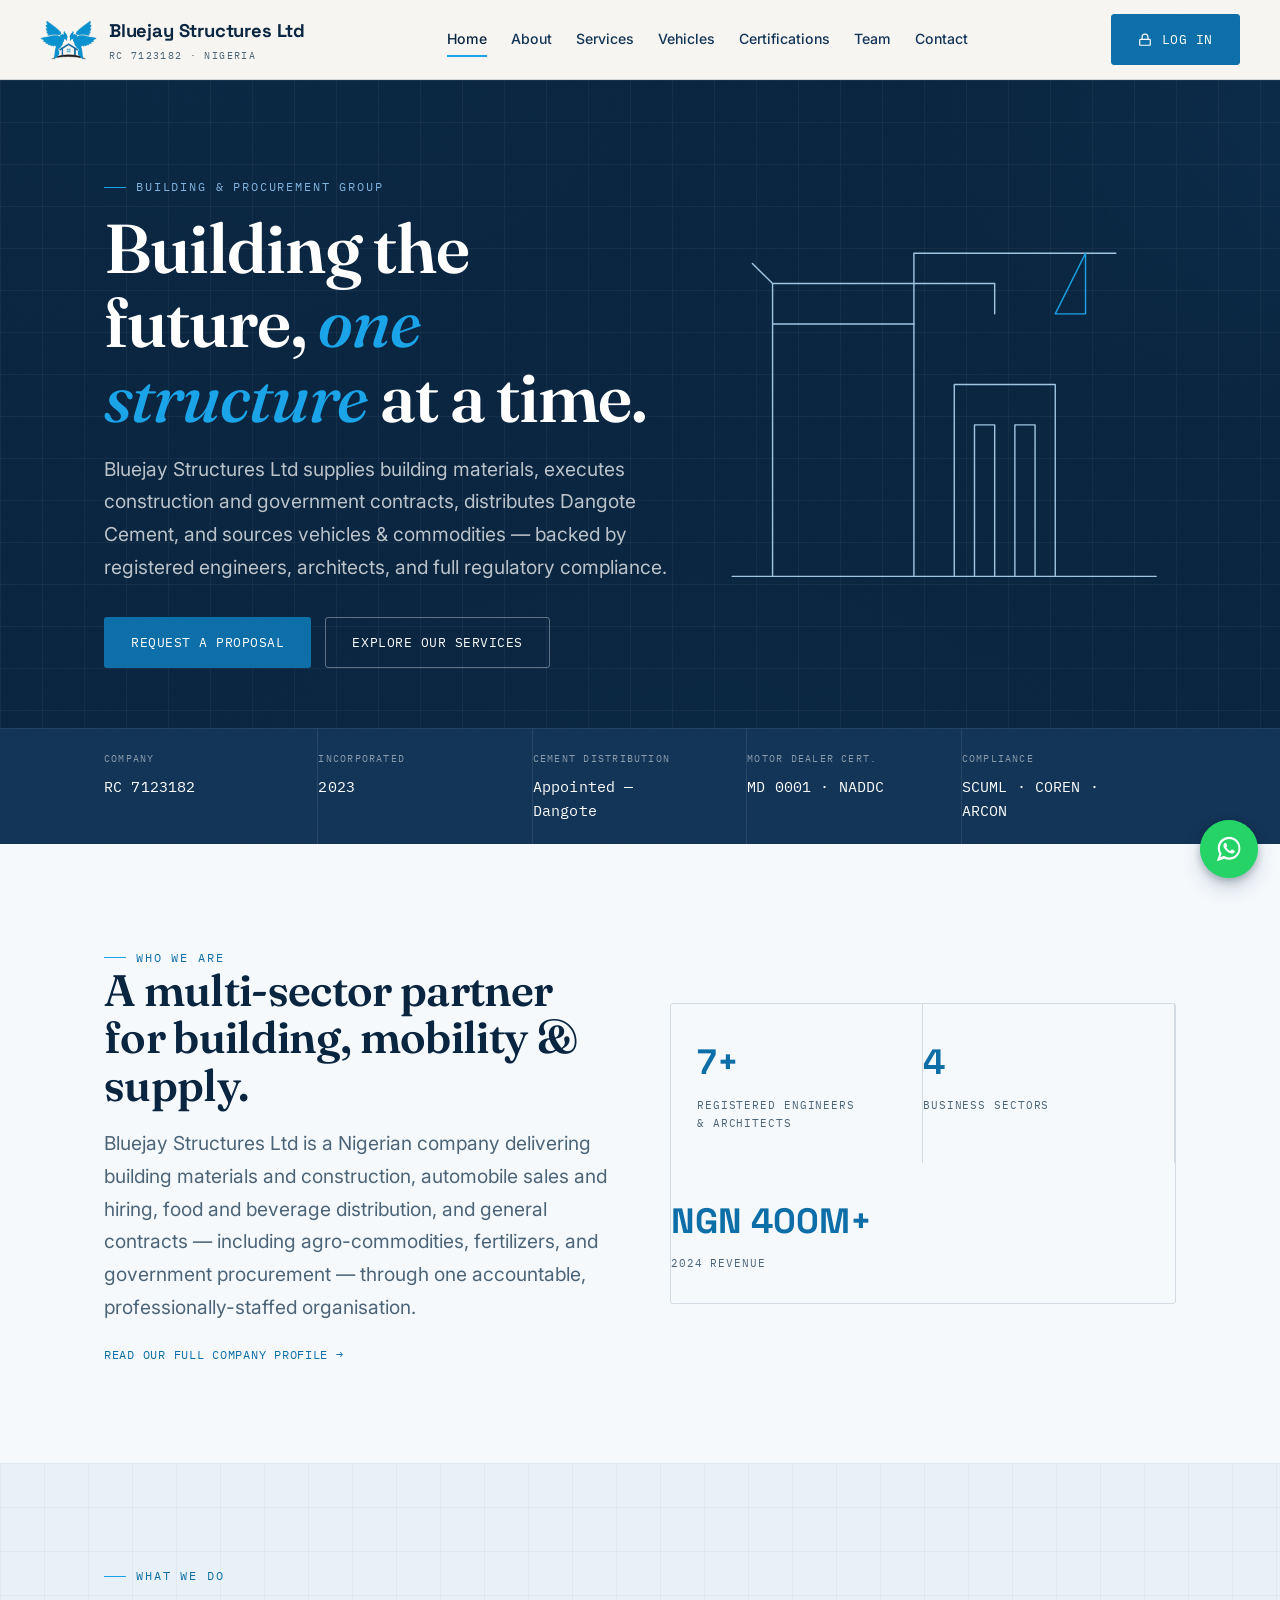
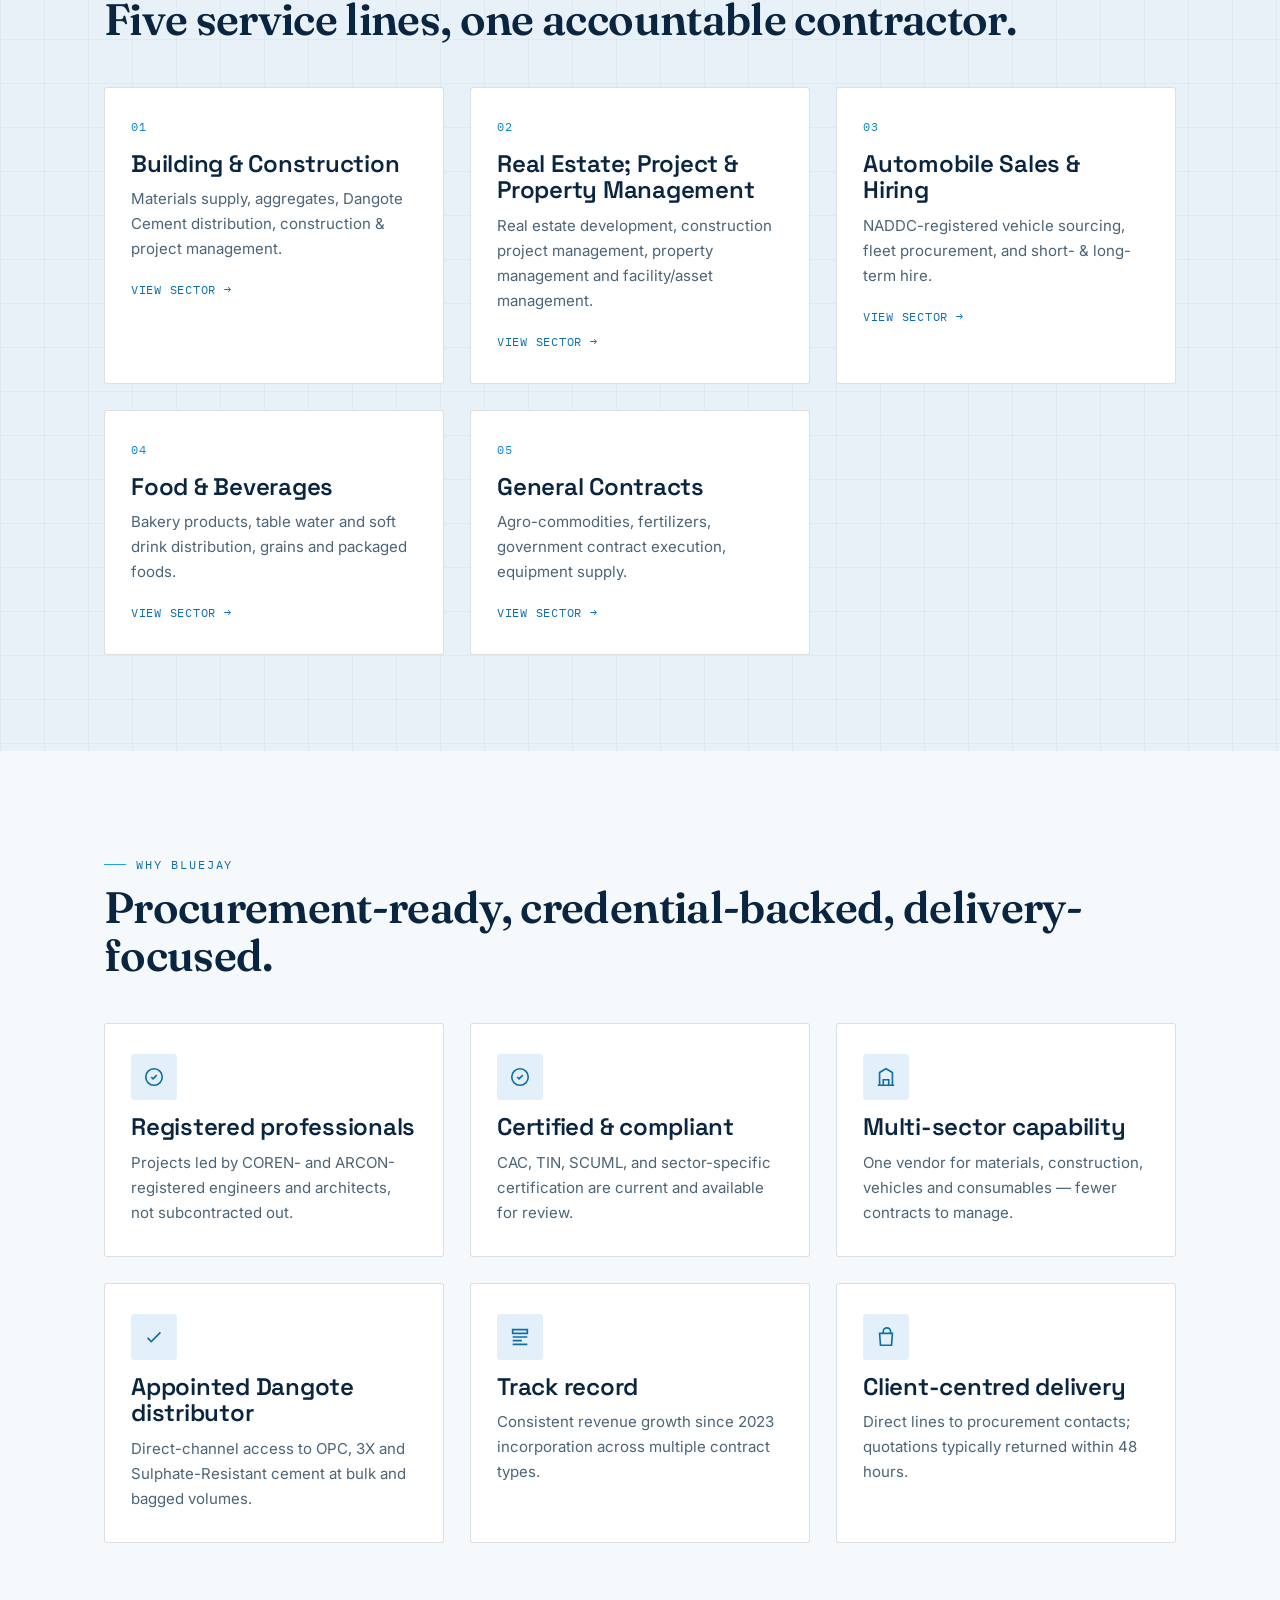
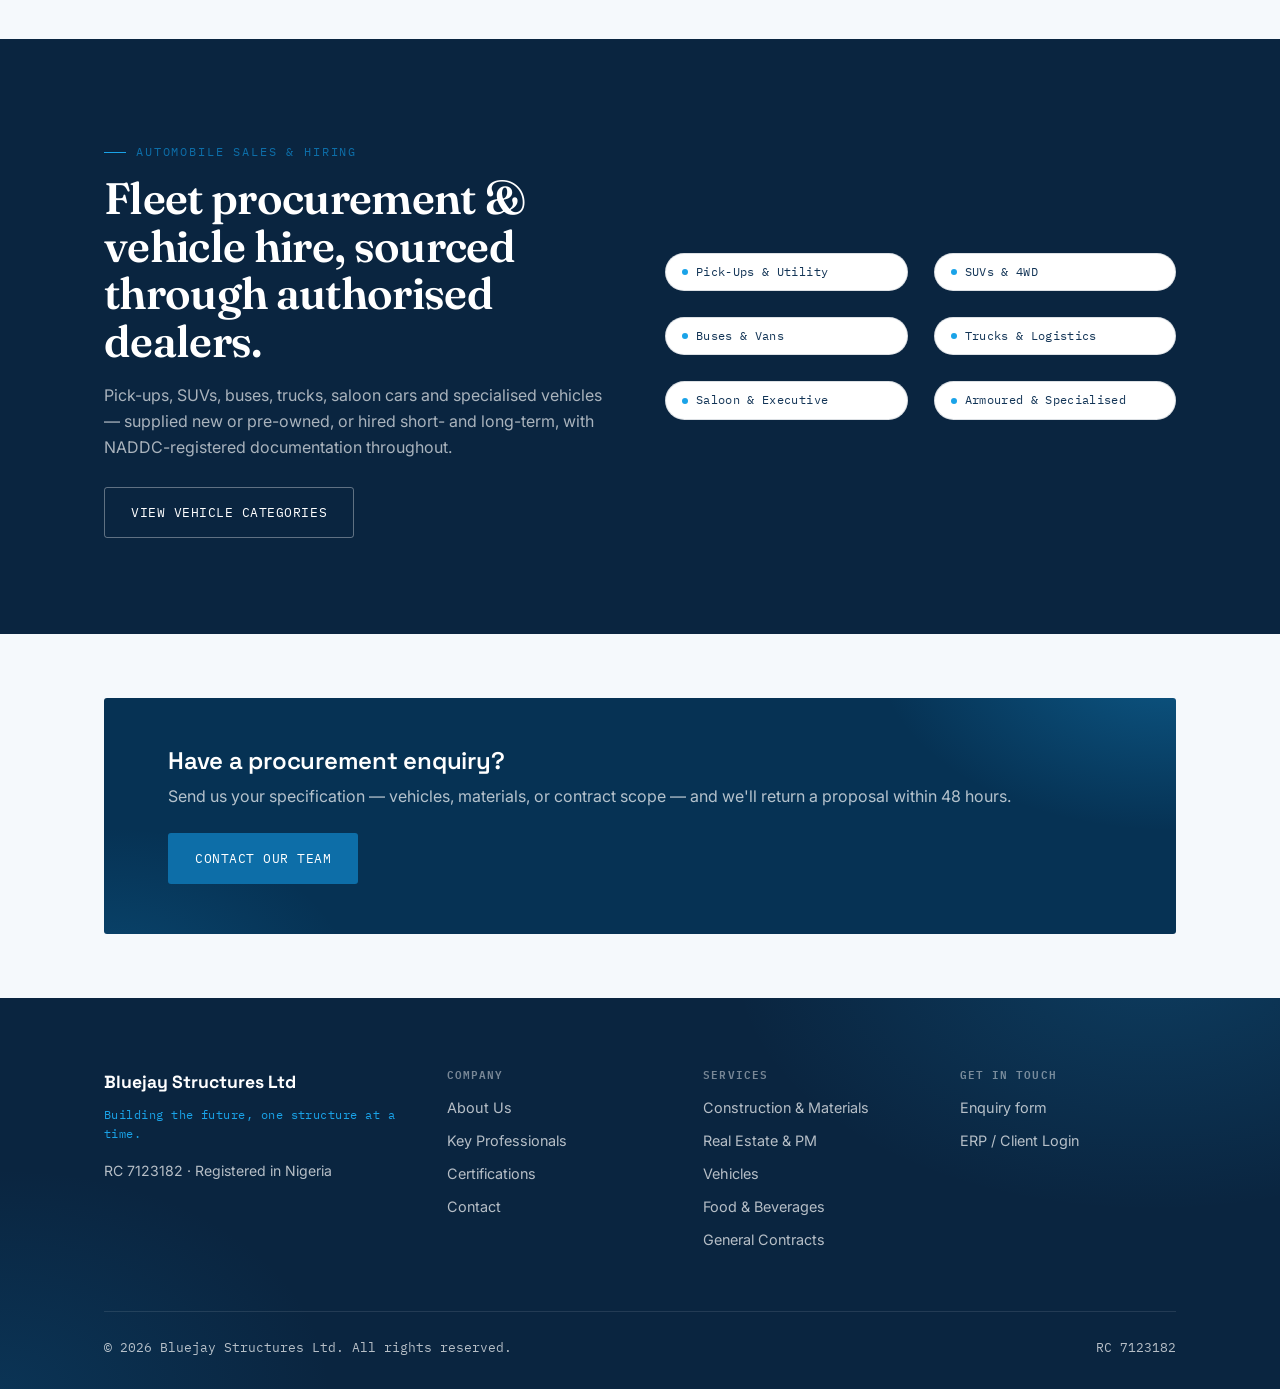
==== commit 9450a97b: "Update Bluejay Structures Limited website" ====
--- a/index.html
+++ b/index.html
@@ -570,6 +570,79 @@
   height: 100%;
   object-fit: cover;
   display: block;
+}
+
+/* ---------- CEO / leadership spotlight ---------- */
+.ceo-feature {
+  position: relative;
+  overflow: hidden;
+  background-color: var(--ink);
+  background-image:
+    radial-gradient(ellipse 700px 460px at 92% -15%, rgba(26,163,232,0.32), transparent 60%),
+    radial-gradient(ellipse 600px 420px at 4% 115%, rgba(13,110,168,0.30), transparent 55%);
+  background-repeat: no-repeat;
+  color: var(--white);
+  border-radius: var(--radius);
+  padding: 56px;
+  display: grid;
+  grid-template-columns: 300px 1fr;
+  gap: 52px;
+  align-items: center;
+}
+.ceo-photo-wrap {
+  position: relative;
+  padding: 14px;
+  flex-shrink: 0;
+}
+.ceo-photo-wrap .corner {
+  position: absolute;
+  width: 26px;
+  height: 26px;
+  border-color: var(--rust);
+  border-style: solid;
+  border-width: 0;
+}
+.ceo-photo-wrap .corner.tl { top: 0; left: 0; border-top-width: 3px; border-left-width: 3px; }
+.ceo-photo-wrap .corner.tr { top: 0; right: 0; border-top-width: 3px; border-right-width: 3px; }
+.ceo-photo-wrap .corner.bl { bottom: 0; left: 0; border-bottom-width: 3px; border-left-width: 3px; }
+.ceo-photo-wrap .corner.br { bottom: 0; right: 0; border-bottom-width: 3px; border-right-width: 3px; }
+.ceo-photo {
+  width: 100%;
+  aspect-ratio: 4/5;
+  object-fit: cover;
+  display: block;
+  border: 1px solid rgba(255,255,255,0.14);
+}
+.ceo-role {
+  font-family: var(--font-mono);
+  font-size: 1rem;
+  color: var(--rust);
+  text-transform: uppercase;
+  letter-spacing: 0.06em;
+  margin: 14px 0 18px;
+}
+.ceo-content h2 {
+  color: var(--white);
+  font-size: clamp(2rem, 3.6vw, 3rem);
+}
+.ceo-content .lede { color: rgba(255,255,255,0.78); }
+.ceo-quote {
+  margin-top: 24px;
+  padding-left: 20px;
+  border-left: 2px solid var(--rust);
+  font-family: var(--font-serif);
+  font-style: italic;
+  font-size: 1.15rem;
+  color: rgba(255,255,255,0.88);
+  max-width: 55ch;
+}
+@media (max-width: 720px) {
+  .ceo-feature {
+    grid-template-columns: 1fr;
+    padding: 32px;
+    gap: 28px;
+  }
+  .ceo-photo-wrap { max-width: 240px; margin: 0 auto; }
 }
 .team-card h3 { font-size: 1.05rem; }
 .team-role { font-family: var(--font-mono); font-size: 0.72rem; color: var(--rust-dark); text-transform: uppercase; letter-spacing: 0.06em; margin-top: 4px; }
@@ -932,29 +1005,35 @@
     <div class="container">
       <div class="section-head reveal">
         <span class="eyebrow">What we do</span>
-        <h2>Four sectors, one accountable contractor.</h2>
-      </div>
-      <div class="grid grid-4 reveal">
+        <h2>Five service lines, one accountable contractor.</h2>
+      </div>
+      <div class="grid grid-3 reveal">
         <a class="card" href="services.html#construction">
           <div class="card-index">01</div>
           <h3>Building &amp; Construction</h3>
           <p>Materials supply, aggregates, Dangote Cement distribution, construction &amp; project management.</p>
           <span class="card-link">View sector →</span>
         </a>
+        <a class="card" href="services.html#realestate">
+          <div class="card-index">02</div>
+          <h3>Real Estate; Project &amp; Property Management</h3>
+          <p>Real estate development, construction project management, property management and facility/asset management.</p>
+          <span class="card-link">View sector →</span>
+        </a>
         <a class="card" href="vehicles.html">
-          <div class="card-index">02</div>
+          <div class="card-index">03</div>
           <h3>Automobile Sales &amp; Hiring</h3>
           <p>NADDC-registered vehicle sourcing, fleet procurement, and short- &amp; long-term hire.</p>
           <span class="card-link">View sector →</span>
         </a>
         <a class="card" href="services.html#food">
-          <div class="card-index">03</div>
+          <div class="card-index">04</div>
           <h3>Food &amp; Beverages</h3>
           <p>Bakery products, table water and soft drink distribution, grains and packaged foods.</p>
           <span class="card-link">View sector →</span>
         </a>
         <a class="card" href="services.html#general">
-          <div class="card-index">04</div>
+          <div class="card-index">05</div>
           <h3>General Contracts</h3>
           <p>Agro-commodities, fertilizers, government contract execution, equipment supply.</p>
           <span class="card-link">View sector →</span>
@@ -1064,6 +1143,7 @@
         <h4>Services</h4>
         <ul>
           <li><a href="services.html#construction">Construction &amp; Materials</a></li>
+          <li><a href="services.html#realestate">Real Estate &amp; PM</a></li>
           <li><a href="vehicles.html">Vehicles</a></li>
           <li><a href="services.html#food">Food &amp; Beverages</a></li>
           <li><a href="services.html#general">General Contracts</a></li>
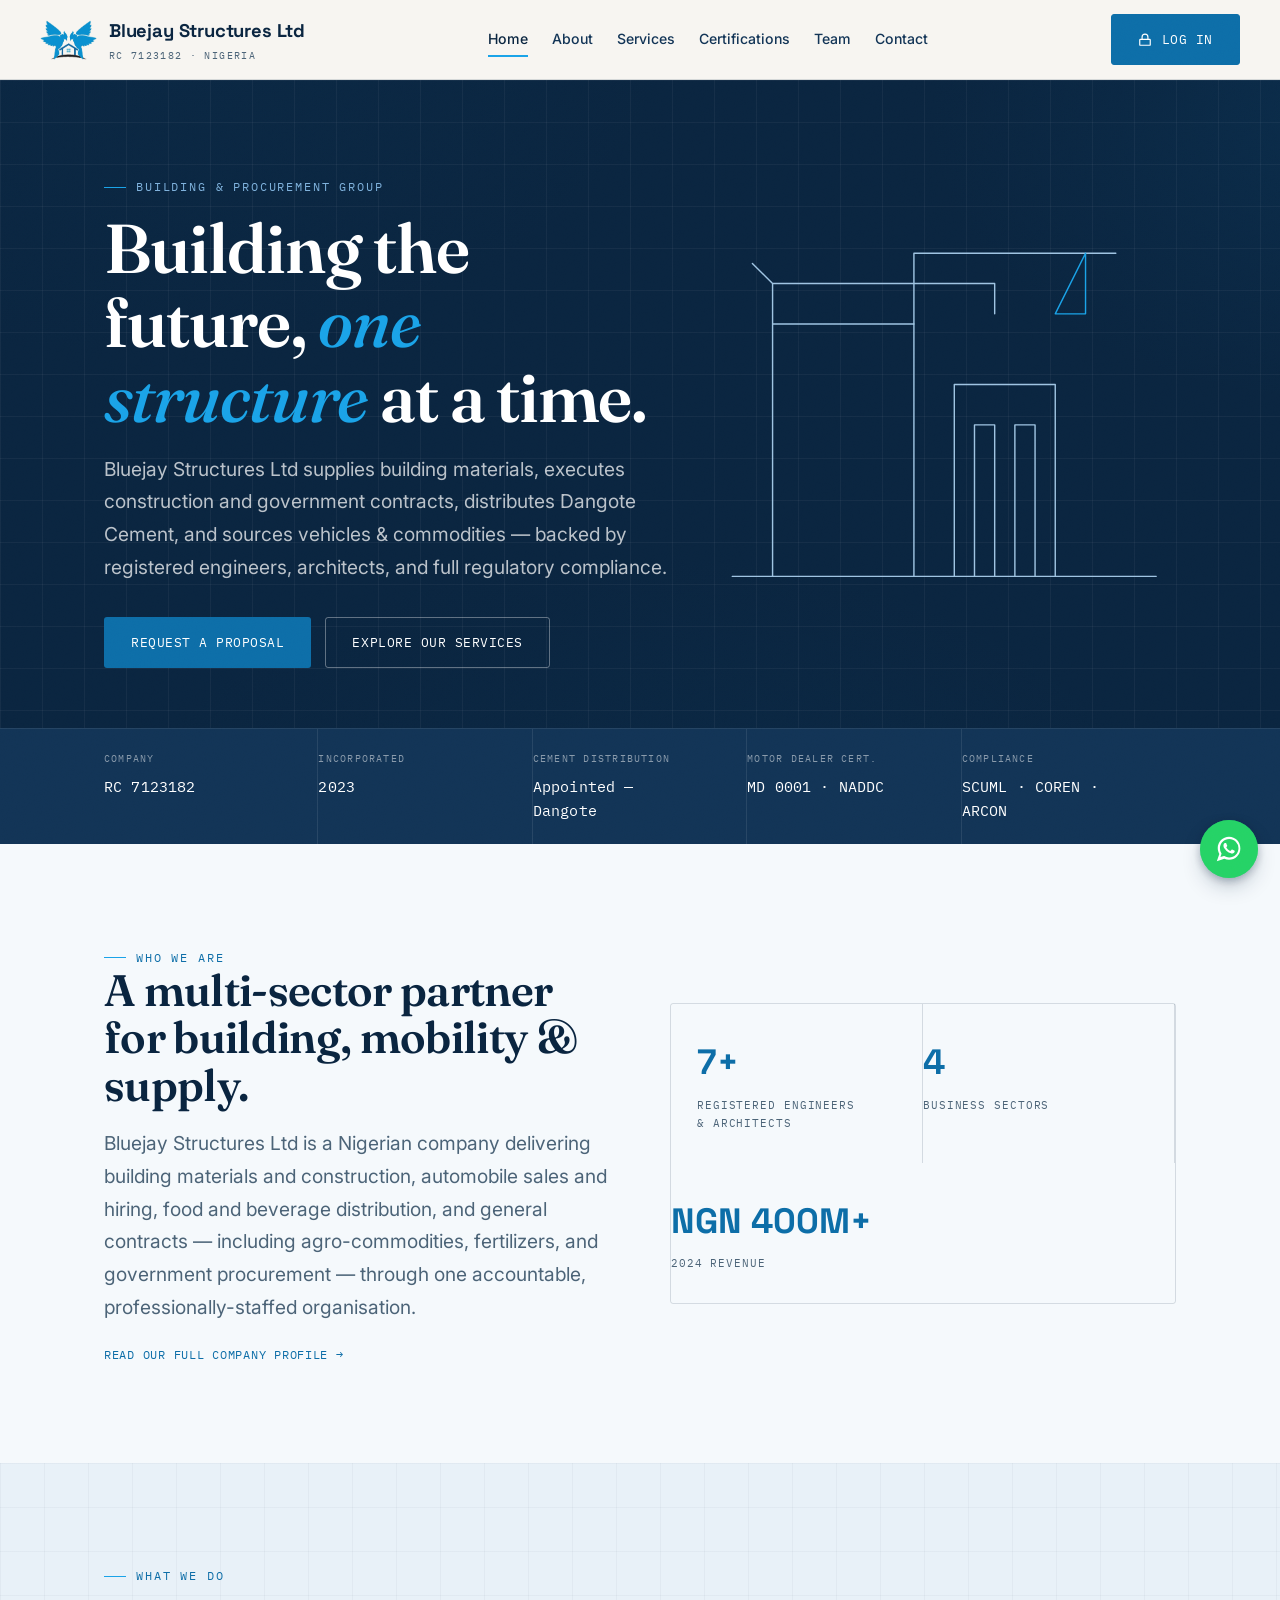
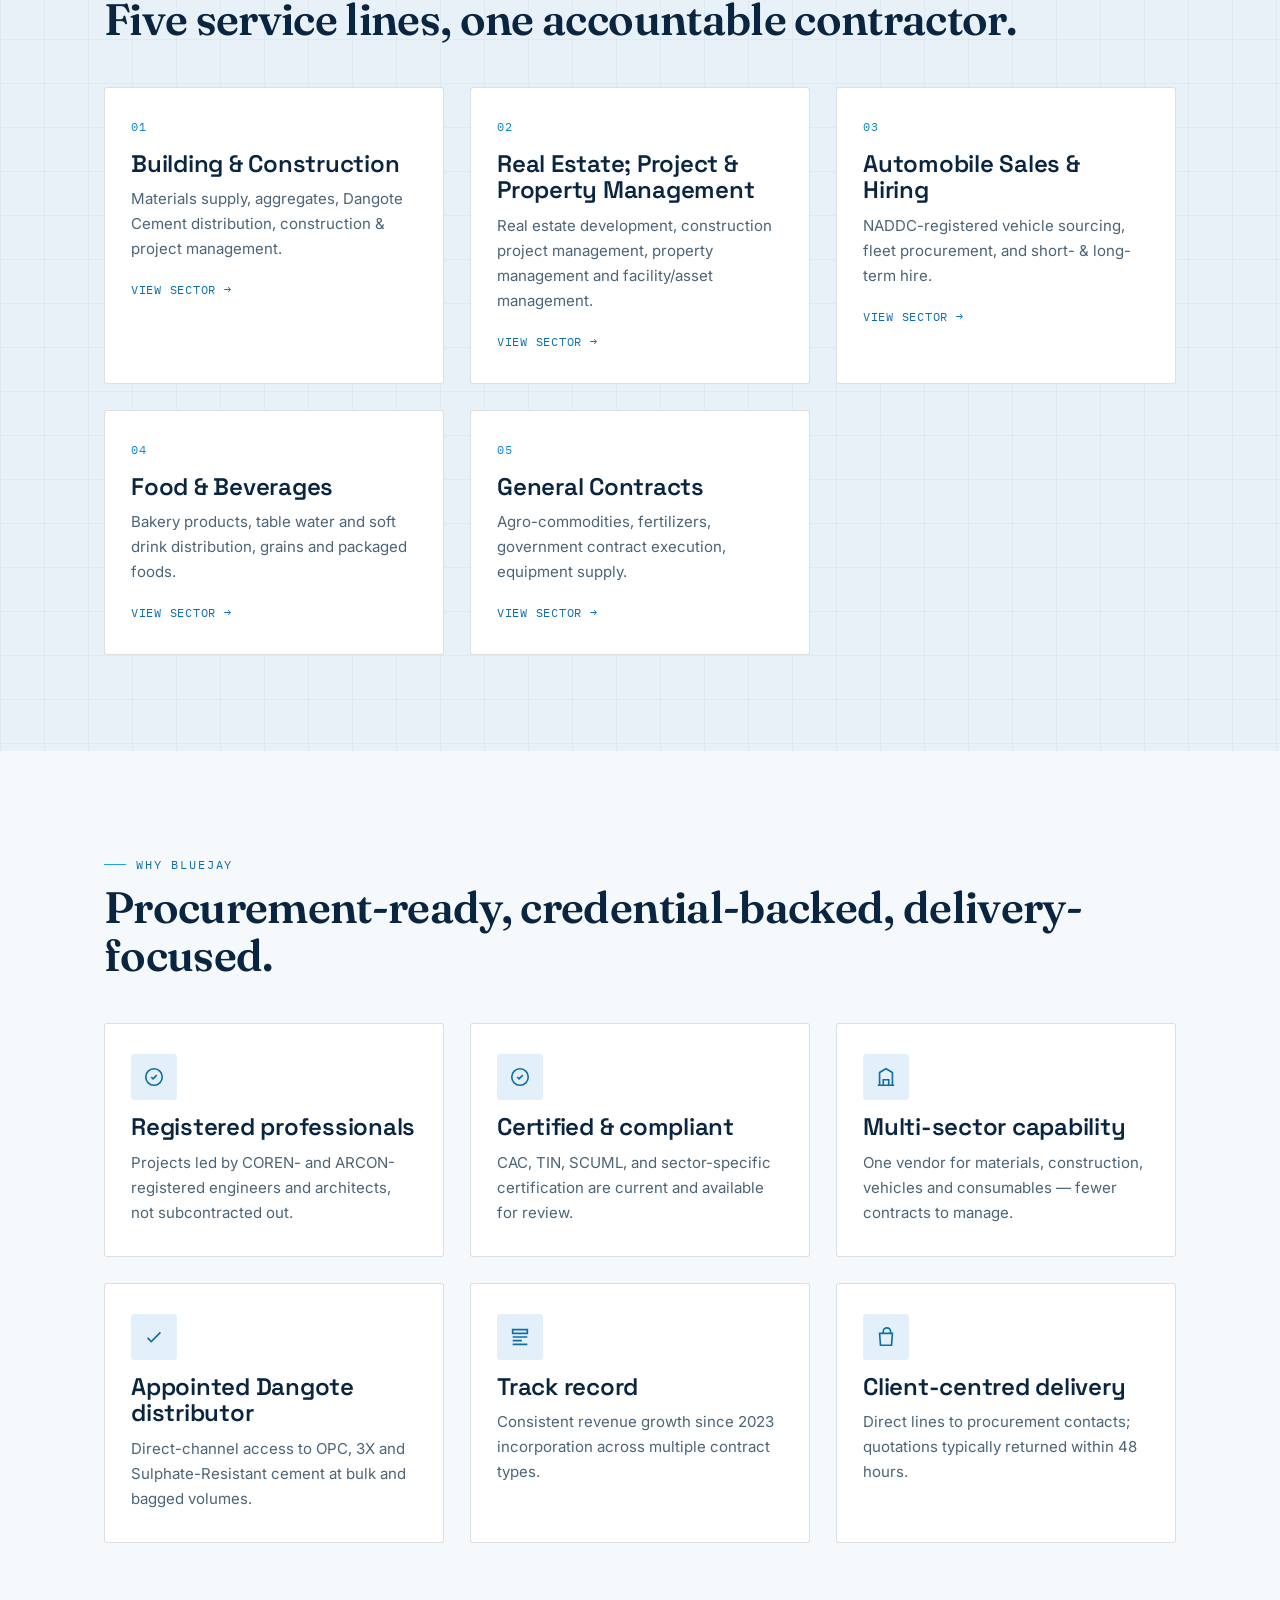
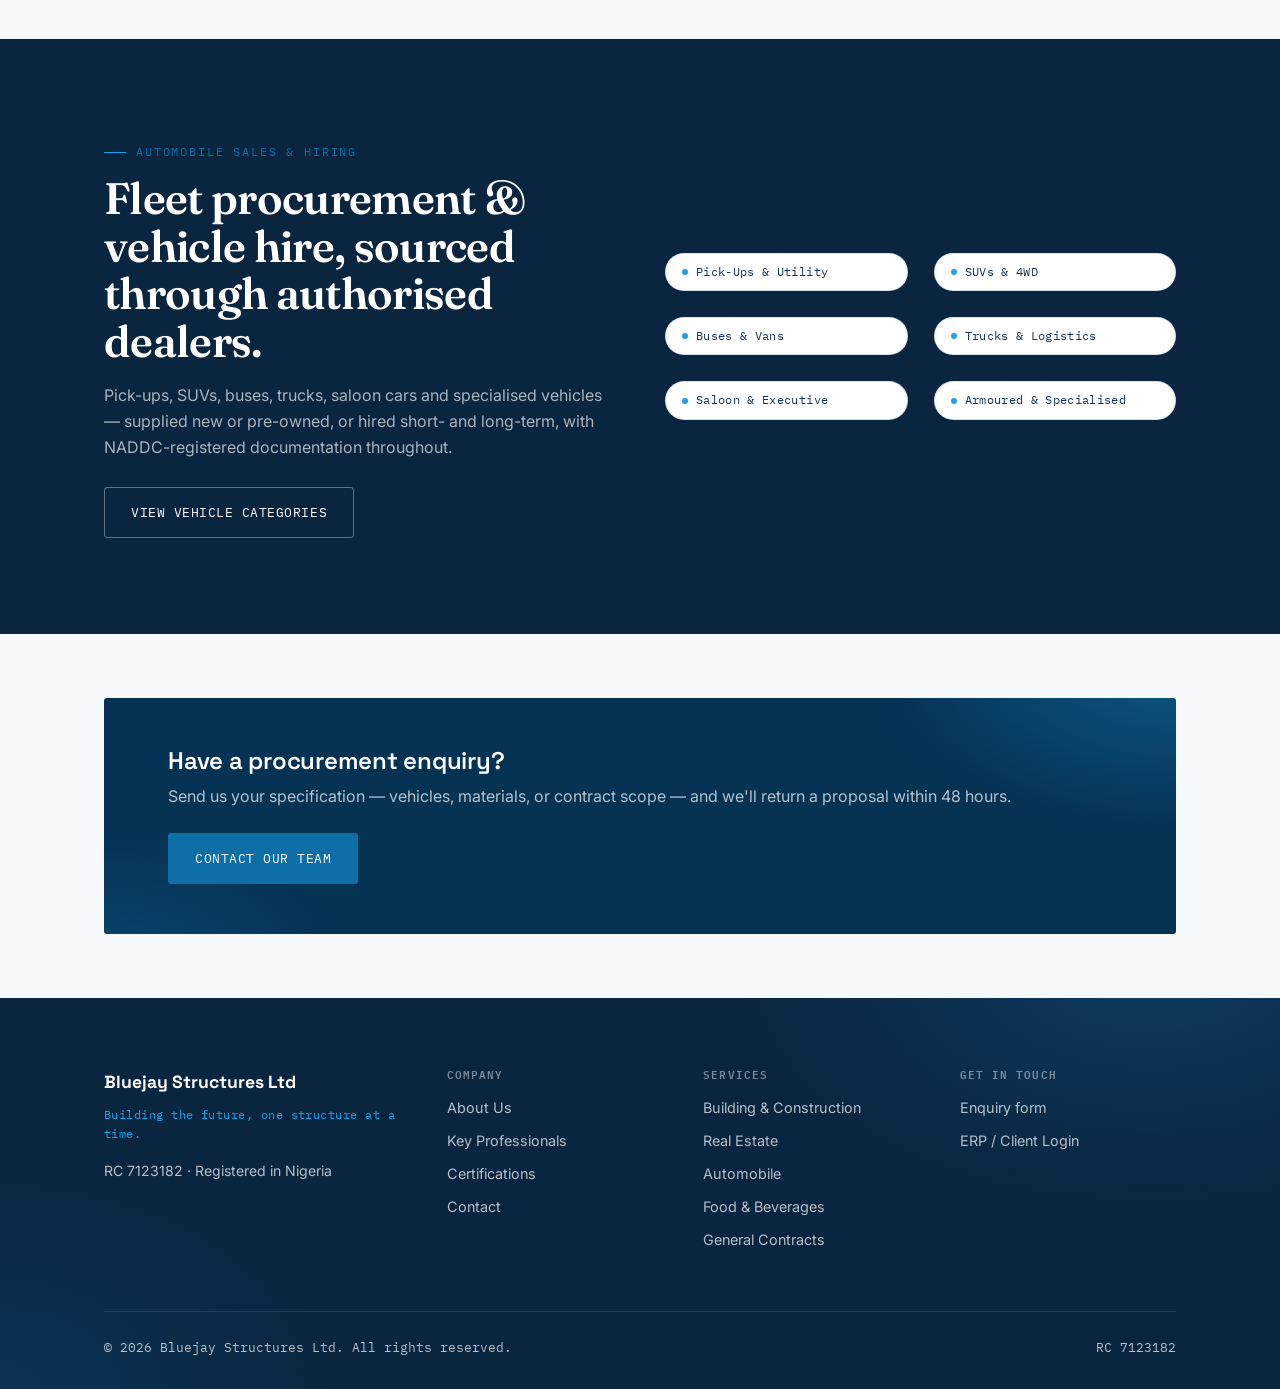
==== commit 3871469f: "Update website" ====
--- a/index.html
+++ b/index.html
@@ -899,7 +899,6 @@
       <a href="index.html" aria-current="page">Home</a>
       <a href="about.html">About</a>
       <a href="services.html">Services</a>
-      <a href="vehicles.html">Vehicles</a>
       <a href="certifications.html">Certifications</a>
       <a href="team.html">Team</a>
       <a href="contact.html">Contact</a>
@@ -1020,7 +1019,7 @@
           <p>Real estate development, construction project management, property management and facility/asset management.</p>
           <span class="card-link">View sector →</span>
         </a>
-        <a class="card" href="vehicles.html">
+        <a class="card" href="services.html#automobile">
           <div class="card-index">03</div>
           <h3>Automobile Sales &amp; Hiring</h3>
           <p>NADDC-registered vehicle sourcing, fleet procurement, and short- &amp; long-term hire.</p>
@@ -1142,9 +1141,9 @@
       <div class="footer-col">
         <h4>Services</h4>
         <ul>
-          <li><a href="services.html#construction">Construction &amp; Materials</a></li>
-          <li><a href="services.html#realestate">Real Estate &amp; PM</a></li>
-          <li><a href="vehicles.html">Vehicles</a></li>
+          <li><a href="services.html#construction">Building &amp; Construction</a></li>
+          <li><a href="services.html#realestate">Real Estate</a></li>
+          <li><a href="services.html#automobile">Automobile</a></li>
           <li><a href="services.html#food">Food &amp; Beverages</a></li>
           <li><a href="services.html#general">General Contracts</a></li>
         </ul>
